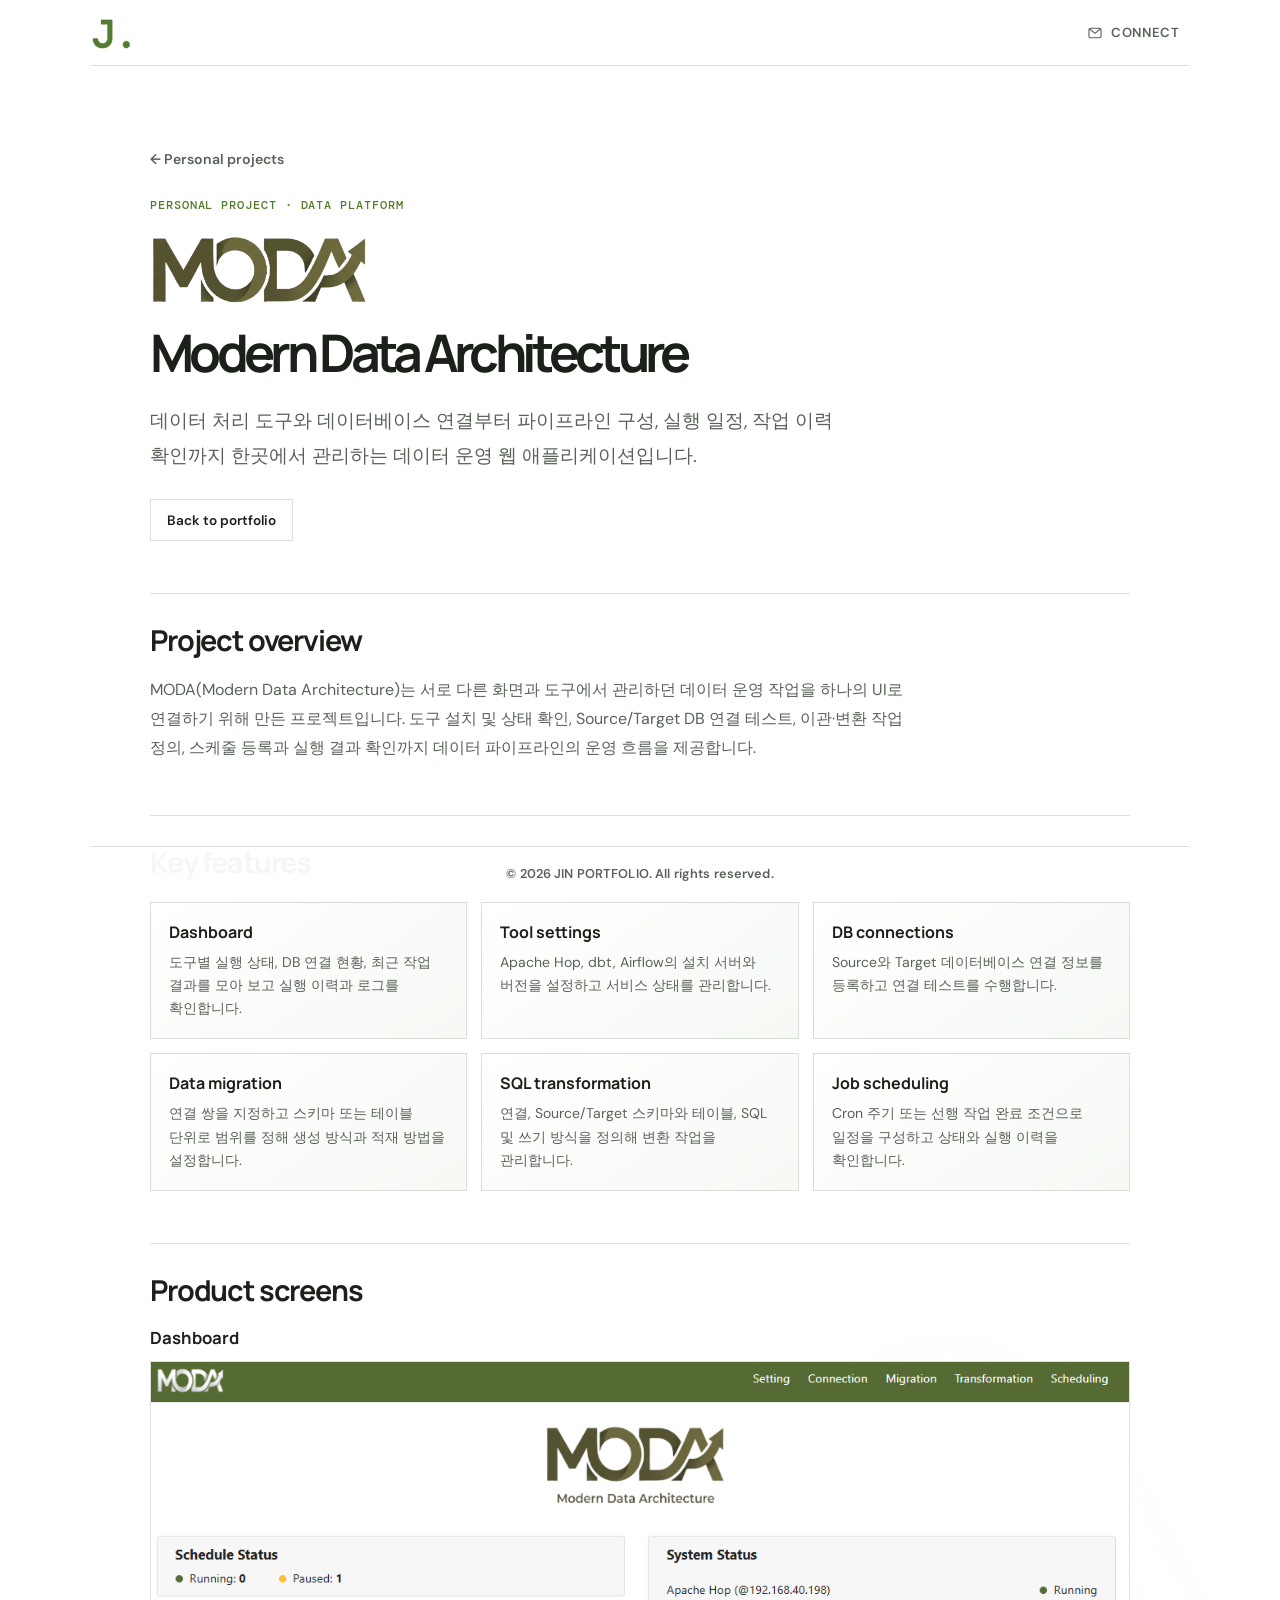
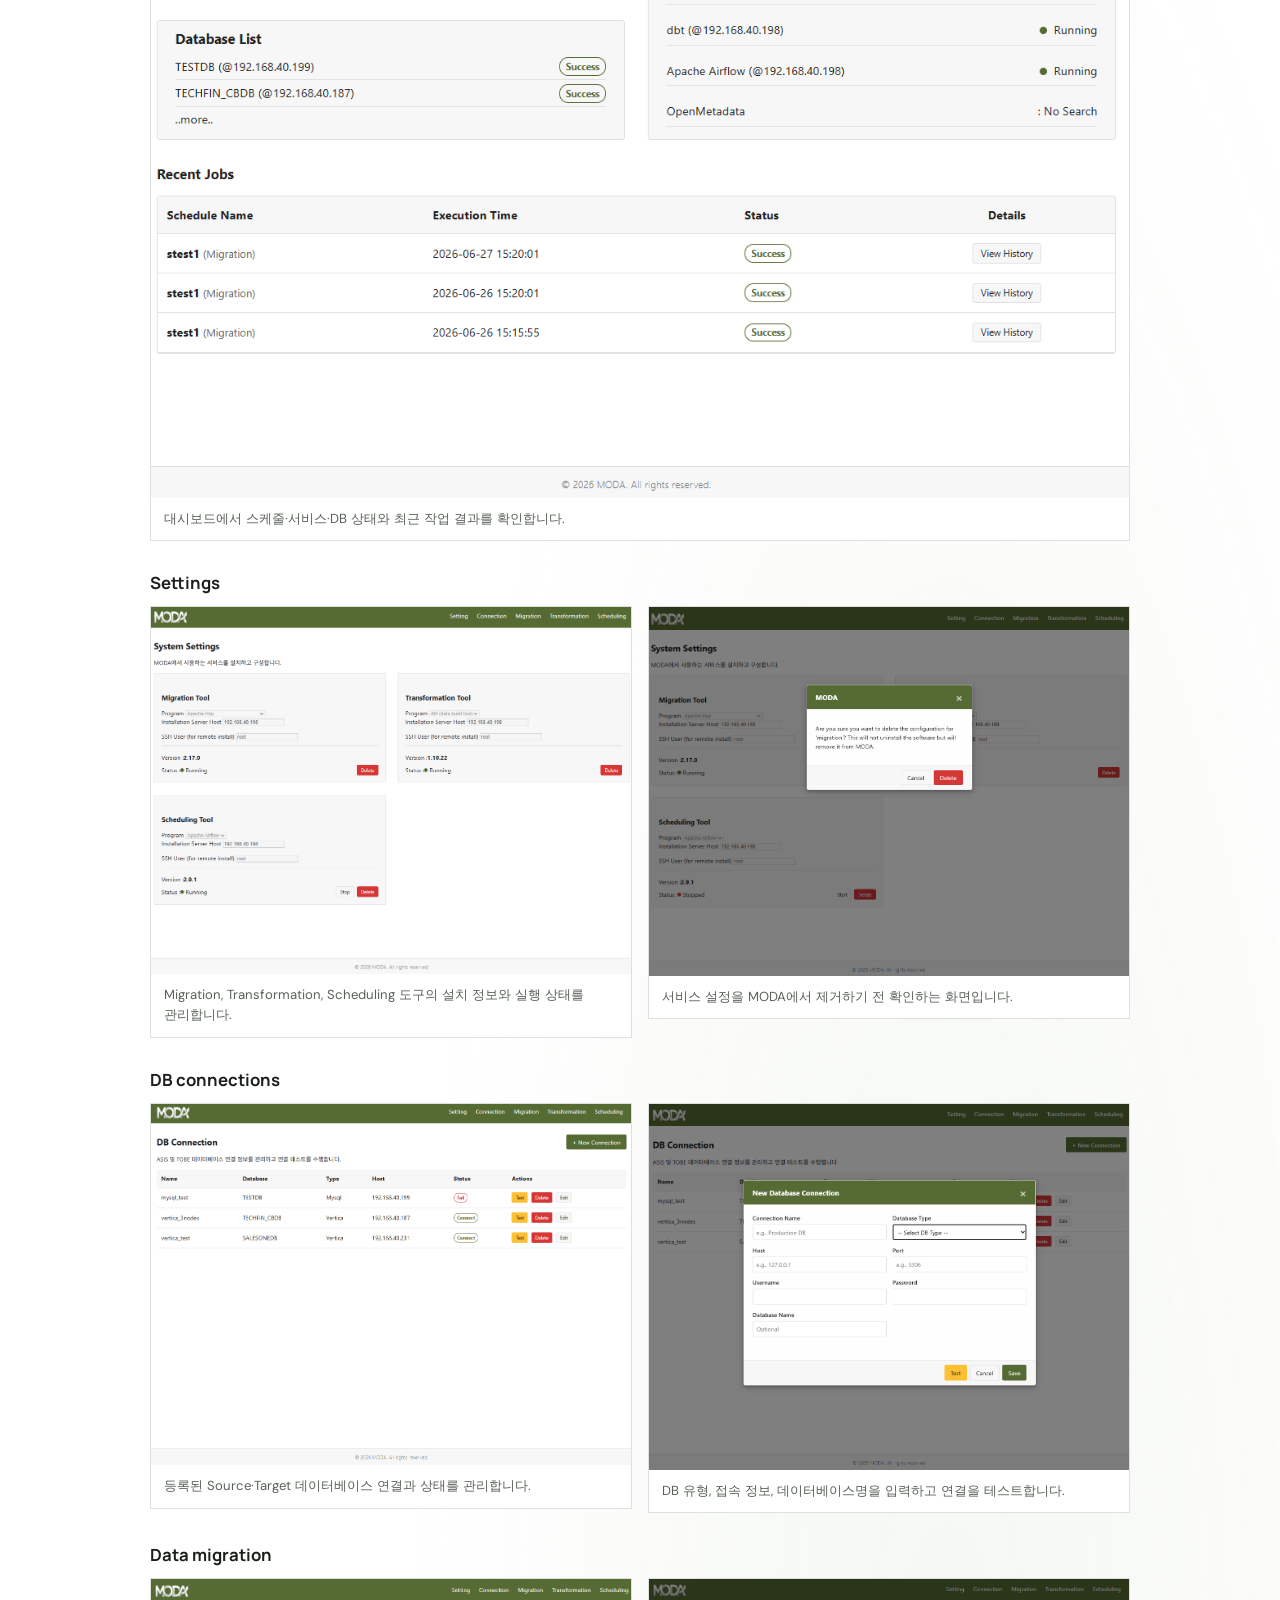
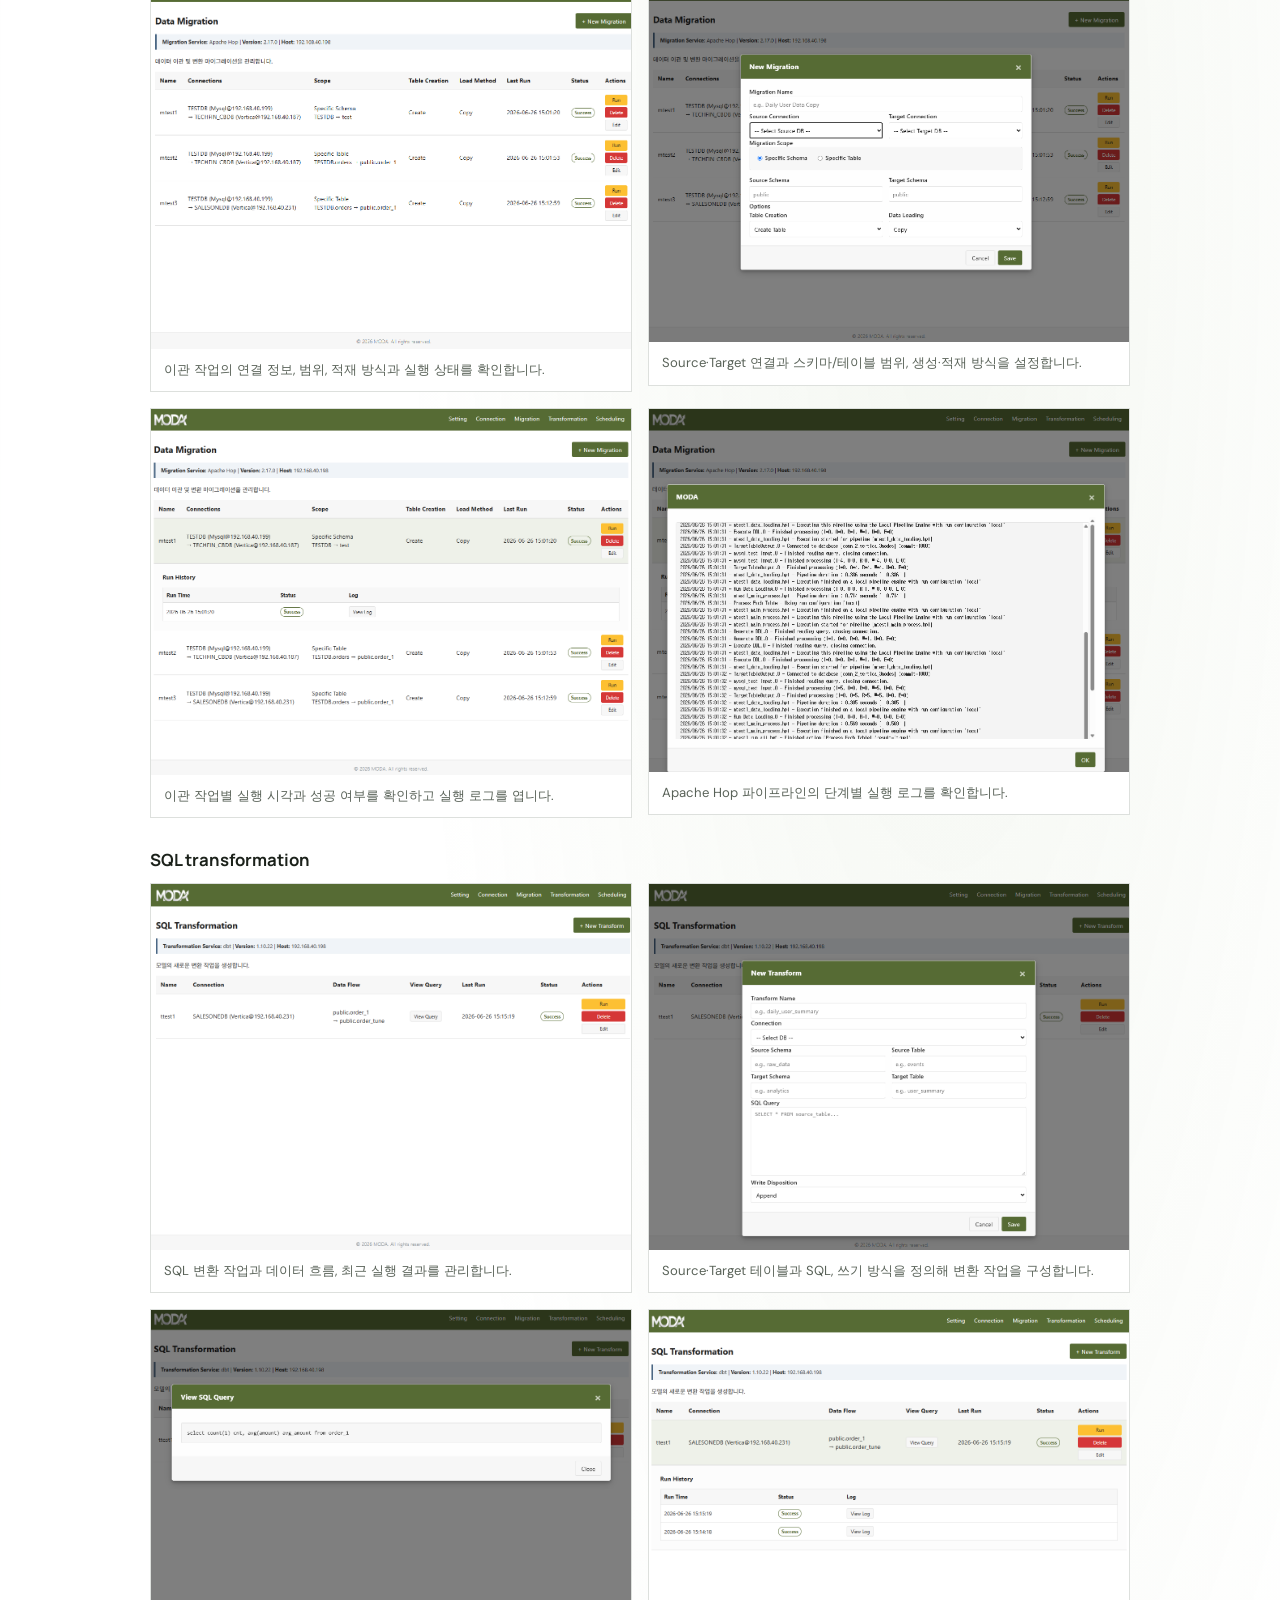
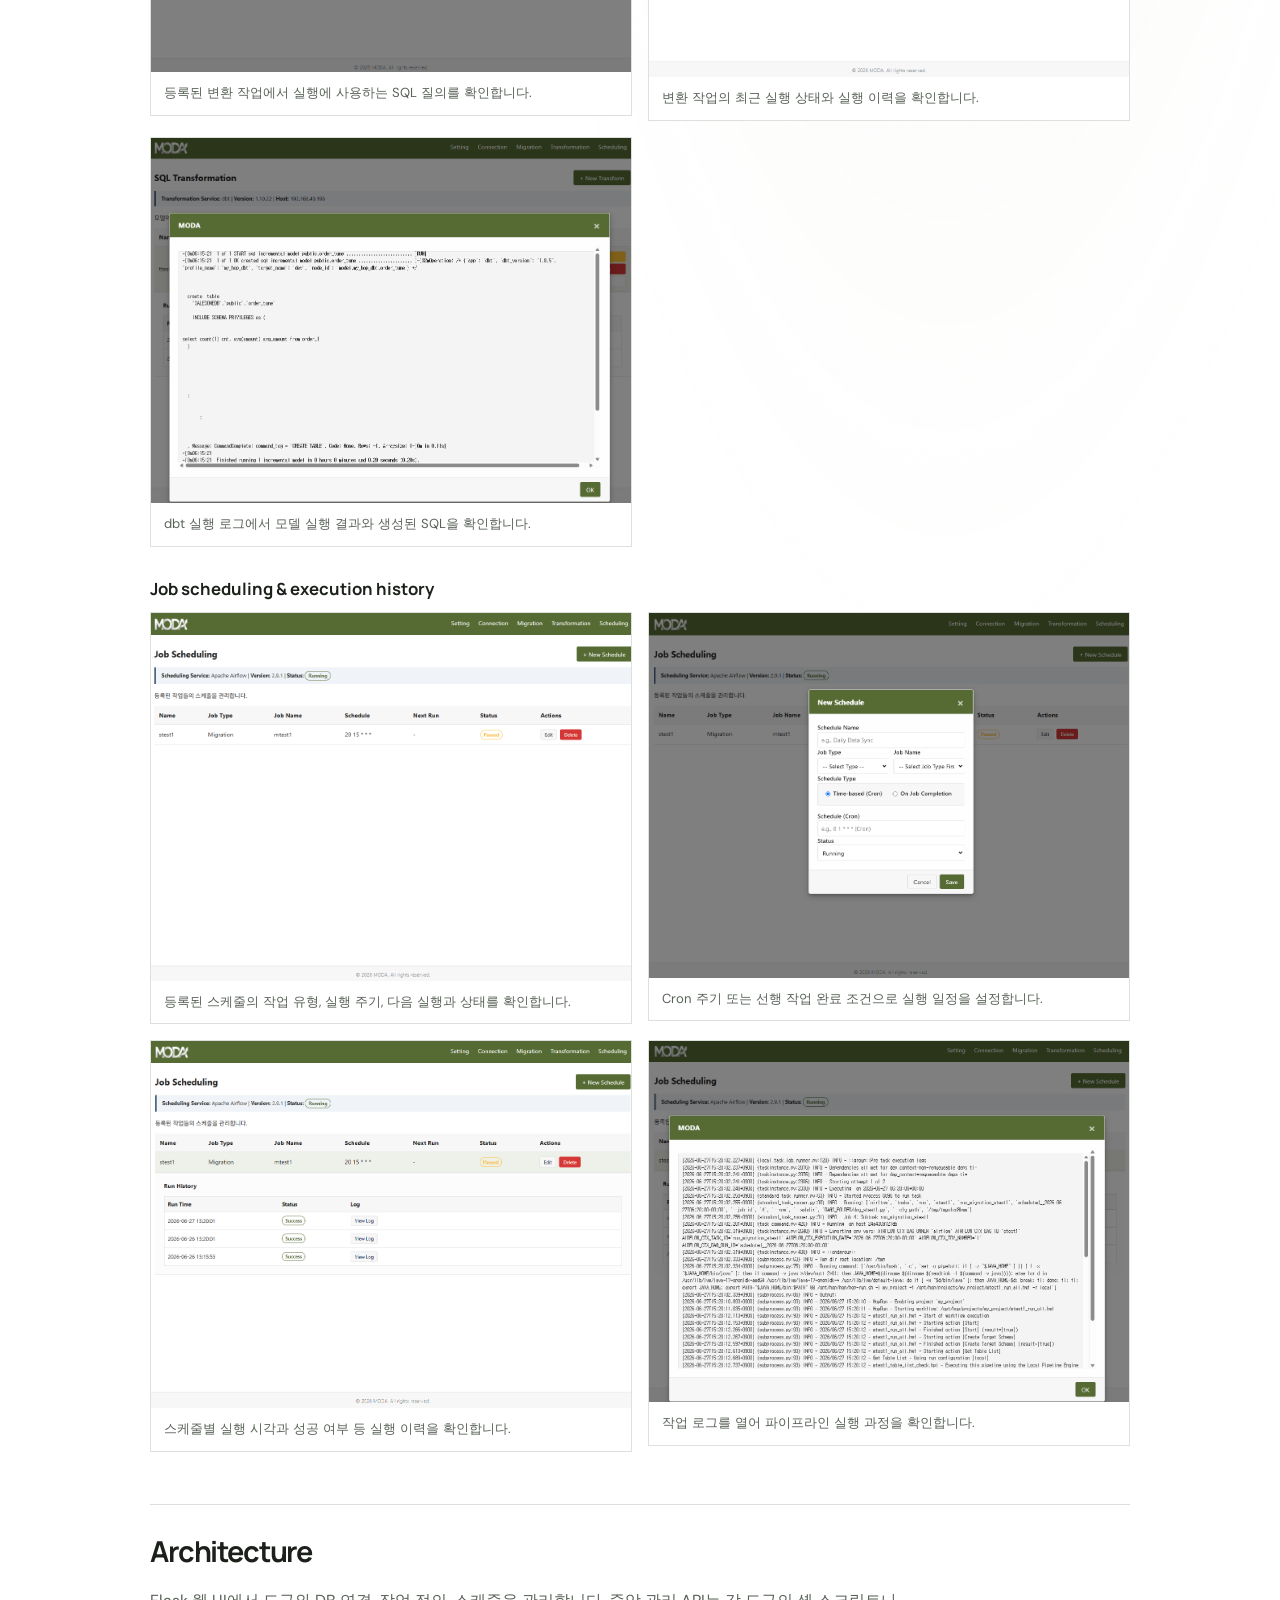
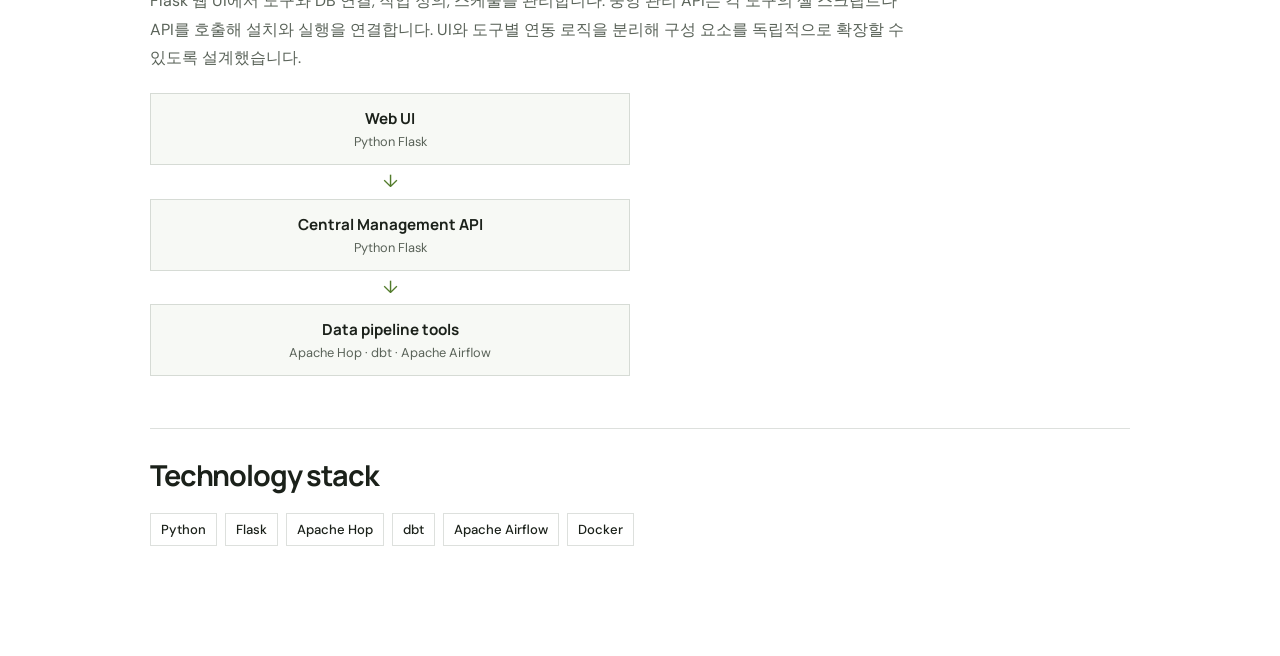
==== moda.html @ 257fb346 "Add MODA project details and screenshots Co-authored-by: Copilot <223556219+Copilot@users.noreply.gi" ====
<!doctype html>
<html lang="ko">
  <head>
    <meta charset="UTF-8" />
    <meta name="viewport" content="width=device-width, initial-scale=1.0" />
    <meta
      name="description"
      content="MODA — 데이터 이관, 변환, 스케줄링을 통합 관리하는 웹 기반 데이터 파이프라인 도구."
    />
    <meta name="theme-color" content="#ffffff" />
    <title>MODA — Project Details | JIN</title>
    <link rel="icon" type="image/png" href="logo/jin_logo.png" />
    <link rel="preconnect" href="https://fonts.googleapis.com" />
    <link rel="preconnect" href="https://fonts.gstatic.com" crossorigin />
    <link
      href="https://fonts.googleapis.com/css2?family=DM+Mono:wght@400;500&family=DM+Sans:wght@400;500;600;700&family=Manrope:wght@400;500;600;700;800&display=swap"
      rel="stylesheet"
    />
    <link rel="stylesheet" href="styles.css" />
  </head>
  <body>
    <div class="page-shell">
      <header class="site-header">
        <a class="wordmark" href="index.html#home" aria-label="JIN 홈">
          <img src="logo/jin_logo.png" alt="" />
        </a>
        <details class="connect-menu">
          <summary class="connect-trigger" aria-label="Connect by email">
            <svg class="connect-icon" viewBox="0 0 20 20" fill="none" aria-hidden="true">
              <rect x="2.5" y="4" width="15" height="12" rx="1.5"></rect>
              <path d="m3.5 5 6.5 5.5L16.5 5"></path>
            </svg>
            <span>CONNECT</span>
          </summary>
          <div class="connect-popup">
            <span class="popup-label">GET IN TOUCH</span>
            <a href="mailto:wjdtnvksek98@gmail.com">wjdtnvksek98@gmail.com</a>
          </div>
        </details>
      </header>

      <main class="project-detail">
        <a class="project-back" href="index.html#tab-experiments">← Personal projects</a>
        <header class="project-hero">
          <p class="project-kicker">PERSONAL PROJECT · DATA PLATFORM</p>
          <h1 class="project-title"><img class="project-brand" src="moda_ui/MODA_logo_khaki.png" alt="MODA" /><br /><span class="project-expansion">Modern Data Architecture</span></h1>
          <p class="project-lead">
            데이터 처리 도구와 데이터베이스 연결부터 파이프라인 구성, 실행 일정,
            작업 이력 확인까지 한곳에서 관리하는 데이터 운영 웹 애플리케이션입니다.
          </p>
          <div class="project-actions">
            <a class="project-action" href="index.html#tab-experiments">Back to portfolio</a>
          </div>
        </header>

        <section class="project-section" aria-labelledby="moda-overview-title">
          <h2 id="moda-overview-title">Project overview</h2>
          <p>
            MODA(Modern Data Architecture)는 서로 다른 화면과 도구에서 관리하던
            데이터 운영 작업을 하나의 UI로 연결하기 위해 만든 프로젝트입니다.
            도구 설치 및 상태 확인, Source/Target DB 연결 테스트, 이관·변환 작업 정의,
            스케줄 등록과 실행 결과 확인까지 데이터 파이프라인의 운영 흐름을 제공합니다.
          </p>
        </section>

        <section class="project-section" aria-labelledby="moda-features-title">
          <h2 id="moda-features-title">Key features</h2>
          <div class="project-feature-grid">
            <article class="project-feature">
              <h3>Dashboard</h3>
              <p>도구별 실행 상태, DB 연결 현황, 최근 작업 결과를 모아 보고 실행 이력과 로그를 확인합니다.</p>
            </article>
            <article class="project-feature">
              <h3>Tool settings</h3>
              <p>Apache Hop, dbt, Airflow의 설치 서버와 버전을 설정하고 서비스 상태를 관리합니다.</p>
            </article>
            <article class="project-feature">
              <h3>DB connections</h3>
              <p>Source와 Target 데이터베이스 연결 정보를 등록하고 연결 테스트를 수행합니다.</p>
            </article>
            <article class="project-feature">
              <h3>Data migration</h3>
              <p>연결 쌍을 지정하고 스키마 또는 테이블 단위로 범위를 정해 생성 방식과 적재 방법을 설정합니다.</p>
            </article>
            <article class="project-feature">
              <h3>SQL transformation</h3>
              <p>연결, Source/Target 스키마와 테이블, SQL 및 쓰기 방식을 정의해 변환 작업을 관리합니다.</p>
            </article>
            <article class="project-feature">
              <h3>Job scheduling</h3>
              <p>Cron 주기 또는 선행 작업 완료 조건으로 일정을 구성하고 상태와 실행 이력을 확인합니다.</p>
            </article>
          </div>
        </section>

        <section class="project-section" aria-labelledby="moda-screens-title">
          <h2 id="moda-screens-title">Product screens</h2>

          <div class="project-screen-group project-screen-group-dashboard">
            <h3>Dashboard</h3>
            <div class="project-gallery-grid">
              <figure class="project-screenshot">
                <img src="moda_ui/01main.png" alt="MODA dashboard showing schedule status, system status, database connections, and recent jobs" loading="lazy" />
                <figcaption>대시보드에서 스케줄·서비스·DB 상태와 최근 작업 결과를 확인합니다.</figcaption>
              </figure>
            </div>
          </div>

          <div class="project-screen-group">
            <h3>Settings</h3>
            <div class="project-gallery-grid">
              <figure class="project-screenshot">
                <img src="moda_ui/02setting_1.png" alt="MODA system settings for migration, transformation, and scheduling tools" loading="lazy" />
                <figcaption>Migration, Transformation, Scheduling 도구의 설치 정보와 실행 상태를 관리합니다.</figcaption>
              </figure>
              <figure class="project-screenshot">
                <img src="moda_ui/02setting_2.png" alt="MODA confirmation dialog for removing a configured service" loading="lazy" />
                <figcaption>서비스 설정을 MODA에서 제거하기 전 확인하는 화면입니다.</figcaption>
              </figure>
            </div>
          </div>

          <div class="project-screen-group">
            <h3>DB connections</h3>
            <div class="project-gallery-grid">
              <figure class="project-screenshot">
                <img src="moda_ui/03connection_1.png" alt="MODA database connection list with connection status and actions" loading="lazy" />
                <figcaption>등록된 Source·Target 데이터베이스 연결과 상태를 관리합니다.</figcaption>
              </figure>
              <figure class="project-screenshot">
                <img src="moda_ui/03connection_2.png" alt="MODA new database connection form" loading="lazy" />
                <figcaption>DB 유형, 접속 정보, 데이터베이스명을 입력하고 연결을 테스트합니다.</figcaption>
              </figure>
            </div>
          </div>

          <div class="project-screen-group">
            <h3>Data migration</h3>
            <div class="project-gallery-grid">
              <figure class="project-screenshot">
                <img src="moda_ui/04migration_1.png" alt="MODA data migration jobs with source, target, scope, load method, and status" loading="lazy" />
                <figcaption>이관 작업의 연결 정보, 범위, 적재 방식과 실행 상태를 확인합니다.</figcaption>
              </figure>
              <figure class="project-screenshot">
                <img src="moda_ui/04migration_2.png" alt="MODA migration setup form for source and target connections, scope, and load options" loading="lazy" />
                <figcaption>Source·Target 연결과 스키마/테이블 범위, 생성·적재 방식을 설정합니다.</figcaption>
              </figure>
              <figure class="project-screenshot">
                <img src="moda_ui/04migration_3.png" alt="MODA migration run history with execution status and log access" loading="lazy" />
                <figcaption>이관 작업별 실행 시각과 성공 여부를 확인하고 실행 로그를 엽니다.</figcaption>
              </figure>
              <figure class="project-screenshot">
                <img src="moda_ui/04migration_4.png" alt="MODA Apache Hop migration execution log" loading="lazy" />
                <figcaption>Apache Hop 파이프라인의 단계별 실행 로그를 확인합니다.</figcaption>
              </figure>
            </div>
          </div>

          <div class="project-screen-group">
            <h3>SQL transformation</h3>
            <div class="project-gallery-grid">
              <figure class="project-screenshot">
                <img src="moda_ui/05transformation_1.png" alt="MODA SQL transformation job list and execution status" loading="lazy" />
                <figcaption>SQL 변환 작업과 데이터 흐름, 최근 실행 결과를 관리합니다.</figcaption>
              </figure>
              <figure class="project-screenshot">
                <img src="moda_ui/05transformation_2.png" alt="MODA SQL transformation form with source, target, query, and write disposition" loading="lazy" />
                <figcaption>Source·Target 테이블과 SQL, 쓰기 방식을 정의해 변환 작업을 구성합니다.</figcaption>
              </figure>
              <figure class="project-screenshot">
                <img src="moda_ui/05transformation_3.png" alt="MODA SQL transformation query preview" loading="lazy" />
                <figcaption>등록된 변환 작업에서 실행에 사용하는 SQL 질의를 확인합니다.</figcaption>
              </figure>
              <figure class="project-screenshot">
                <img src="moda_ui/05transformation_4.png" alt="MODA SQL transformation job with run history and statuses" loading="lazy" />
                <figcaption>변환 작업의 최근 실행 상태와 실행 이력을 확인합니다.</figcaption>
              </figure>
              <figure class="project-screenshot">
                <img src="moda_ui/05transformation_5.png" alt="MODA dbt transformation execution log with generated SQL" loading="lazy" />
                <figcaption>dbt 실행 로그에서 모델 실행 결과와 생성된 SQL을 확인합니다.</figcaption>
              </figure>
            </div>
          </div>

          <div class="project-screen-group">
            <h3>Job scheduling &amp; execution history</h3>
            <div class="project-gallery-grid">
              <figure class="project-screenshot">
                <img src="moda_ui/06scheduling_1.png" alt="MODA job schedule list showing job type, schedule, next run, and status" loading="lazy" />
                <figcaption>등록된 스케줄의 작업 유형, 실행 주기, 다음 실행과 상태를 확인합니다.</figcaption>
              </figure>
              <figure class="project-screenshot">
                <img src="moda_ui/06scheduling_2.png" alt="MODA schedule form supporting cron and job-completion triggers" loading="lazy" />
                <figcaption>Cron 주기 또는 선행 작업 완료 조건으로 실행 일정을 설정합니다.</figcaption>
              </figure>
              <figure class="project-screenshot">
                <img src="moda_ui/06scheduling_3.png" alt="MODA schedule run history with timestamps and execution status" loading="lazy" />
                <figcaption>스케줄별 실행 시각과 성공 여부 등 실행 이력을 확인합니다.</figcaption>
              </figure>
              <figure class="project-screenshot">
                <img src="moda_ui/06scheduling_4.png" alt="MODA job execution log detail" loading="lazy" />
                <figcaption>작업 로그를 열어 파이프라인 실행 과정을 확인합니다.</figcaption>
              </figure>
            </div>
          </div>
        </section>

        <section class="project-section" aria-labelledby="moda-architecture-title">
          <h2 id="moda-architecture-title">Architecture</h2>
          <p>
            Flask 웹 UI에서 도구와 DB 연결, 작업 정의, 스케줄을 관리합니다.
            중앙 관리 API는 각 도구의 셸 스크립트나 API를 호출해 설치와 실행을 연결합니다.
            UI와 도구별 연동 로직을 분리해 구성 요소를 독립적으로 확장할 수 있도록 설계했습니다.
          </p>
          <div class="project-architecture" aria-label="MODA architecture flow">
            <div class="architecture-layer">
              <strong>Web UI</strong>
              <span>Python Flask</span>
            </div>
            <div class="architecture-arrow" aria-hidden="true">↓</div>
            <div class="architecture-layer">
              <strong>Central Management API</strong>
              <span>Python Flask</span>
            </div>
            <div class="architecture-arrow" aria-hidden="true">↓</div>
            <div class="architecture-layer">
              <strong>Data pipeline tools</strong>
              <span>Apache Hop · dbt · Apache Airflow</span>
            </div>
          </div>
        </section>

        <section class="project-section" aria-labelledby="moda-stack-title">
          <h2 id="moda-stack-title">Technology stack</h2>
          <ul class="project-tech-list">
            <li>Python</li>
            <li>Flask</li>
            <li>Apache Hop</li>
            <li>dbt</li>
            <li>Apache Airflow</li>
            <li>Docker</li>
          </ul>
        </section>
      </main>
    </div>
    <footer class="site-footer">© 2026 JIN PORTFOLIO. All rights reserved.</footer>
  </body>
</html>
---- styles.css ----
:root {
  color-scheme: light;
  --background: #ffffff;
  --surface: #f7f9f5;
  --text: #1b211a;
  --muted: #596258;
  --faint: #737d70;
  --accent: #527b2b;
  --line: rgba(32, 46, 28, 0.15);
  --header-height: 66px;
  --footer-height: 54px;
  --shell-gutter: 7.1%;
  --mono: "DM Mono", monospace;
  --sans: "DM Sans", sans-serif;
  --display: "Manrope", sans-serif;
}

* {
  box-sizing: border-box;
}

html {
  min-width: 280px;
  min-height: 100%;
  background: var(--background);
}

body {
  min-width: 280px;
  min-height: 100vh;
  min-height: 100svh;
  margin: 0;
  background:
    radial-gradient(ellipse at 74% 48%, rgba(119, 158, 83, 0.08), transparent 34rem),
    var(--background);
  color: var(--text);
  font-family: var(--sans);
  -webkit-font-smoothing: antialiased;
}

a {
  color: inherit;
  text-decoration: none;
}

.page-shell {
  display: flex;
  width: min(100%, 1400px);
  min-height: 100vh;
  min-height: 100svh;
  flex-direction: column;
  margin: 0 auto;
  padding: 0 var(--shell-gutter) var(--footer-height);
}

.site-header {
  position: sticky;
  z-index: 4;
  top: 0;
  display: flex;
  height: var(--header-height);
  flex: 0 0 var(--header-height);
  align-items: center;
  justify-content: space-between;
  border-bottom: 1px solid var(--line);
  background: var(--background);
}

.wordmark {
  display: inline-flex;
  width: 40px;
  height: 40px;
  align-items: center;
  justify-content: center;
  font-family: var(--display);
}

.wordmark img {
  display: block;
  width: 100%;
  height: 100%;
  object-fit: contain;
}

.wordmark span,
.title-period {
  color: var(--accent);
}

.header-note,
.connect-trigger,
.eyebrow,
.stack-count {
  font-family: var(--mono);
  font-size: 0.65rem;
  letter-spacing: 0.09em;
}

.header-note {
  display: flex;
  align-items: center;
  color: var(--muted);
  font-size: 0.72rem;
  font-weight: 600;
}

.connect-menu {
  position: relative;
}

.connect-trigger {
  display: flex;
  align-items: center;
  gap: 8px;
  padding: 8px 10px;
  color: var(--muted);
  cursor: pointer;
  font-family: var(--sans);
  font-size: 0.82rem;
  font-weight: 600;
  letter-spacing: 0.04em;
  list-style: none;
  transition: color 160ms ease;
}

.connect-trigger::-webkit-details-marker {
  display: none;
}

.connect-trigger:hover,
.connect-trigger:focus-visible,
.connect-menu[open] .connect-trigger {
  color: var(--accent);
}

.connect-trigger:focus-visible {
  outline: 1px solid var(--accent);
  outline-offset: 5px;
}

.connect-icon {
  width: 16px;
  height: 16px;
  stroke: currentColor;
  stroke-linecap: round;
  stroke-linejoin: round;
  stroke-width: 1.4;
}

.connect-popup {
  position: absolute;
  z-index: 3;
  top: calc(100% + 15px);
  right: 0;
  display: grid;
  min-width: max-content;
  gap: 8px;
  padding: 14px 16px;
  border: 1px solid var(--line);
  background: var(--background);
  box-shadow: 0 12px 32px rgba(25, 38, 21, 0.14);
}

.popup-label {
  color: var(--faint);
  font-family: var(--mono);
  font-size: 0.65rem;
  letter-spacing: 0.1em;
}

.connect-popup a {
  color: var(--text);
  font-family: var(--mono);
  font-size: 0.85rem;
  transition: color 160ms ease;
}

.connect-popup a:hover,
.connect-popup a:focus-visible {
  color: var(--accent);
}

.status-dot {
  display: inline-block;
  width: 7px;
  height: 7px;
  margin-right: 10px;
  border-radius: 50%;
  background: var(--accent);
  box-shadow: 0 0 14px rgba(82, 123, 43, 0.28);
}

.profile-layout {
  display: grid;
  flex: 0 0 auto;
  grid-template-columns: minmax(0, 1fr) minmax(400px, 0.9fr);
  align-items: center;
  gap: clamp(48px, 8vw, 130px);
  padding: 30px 0 8px;
}

.stack-certifications {
  margin-top: 8px;
  padding-top: 8px;
  border-top: 1px solid var(--line);
}

.stack-heading h2,
.stack-certifications > h3 {
  margin: 12px 0 0;
  font-family: var(--display);
  font-size: clamp(1.4rem, 2.25vw, 2rem);
  font-weight: 700;
  letter-spacing: -0.045em;
  line-height: 1.12;
}

.stack-certifications > h3 {
  margin-bottom: 8px;
}

.certification-list {
  gap: 5px;
}

.certification-list li {
  padding: 5px 7px;
  font-size: 0.68rem;
  line-height: 1.25;
}

.work-section {
  padding: 8px 0 38px;
  border-top: 1px solid var(--line);
}

.work-tabs {
  display: flex;
  flex-wrap: wrap;
  gap: 28px;
  margin-bottom: 22px;
}

.work-tab {
  padding: 0 0 10px;
  border: 0;
  border-bottom: 1px solid transparent;
  background: none;
  color: var(--muted);
  cursor: pointer;
  font-family: var(--display);
  font-size: clamp(1rem, 1.8vw, 1.25rem);
  font-weight: 600;
  letter-spacing: -0.04em;
  transition: border-color 160ms ease, color 160ms ease;
}

.work-tab[aria-selected="true"],
.work-tab:hover {
  border-color: var(--accent);
  color: var(--text);
}

.work-tab:focus-visible,
.work-panel:focus-visible {
  outline: 1px solid var(--accent);
  outline-offset: 4px;
}

.work-cards {
  display: grid;
  grid-template-columns: repeat(3, minmax(0, 1fr));
  gap: 18px;
}

.work-card {
  min-height: 150px;
  padding: 20px;
  border: 1px solid var(--line);
  background: linear-gradient(145deg, #ffffff, var(--surface));
}

.work-card-link {
  display: block;
  transition: border-color 160ms ease, box-shadow 160ms ease;
}

.work-card-link:hover,
.work-card-link:focus-visible {
  border-color: var(--accent);
  box-shadow: 0 8px 24px rgba(25, 38, 21, 0.08);
}

.work-card-link:focus-visible {
  outline: 2px solid var(--accent);
  outline-offset: 3px;
}

.project-detail {
  width: min(100%, 980px);
  margin: 0 auto;
  padding: clamp(36px, 7vw, 82px) 0 56px;
}

.project-back {
  display: inline-flex;
  margin-bottom: 30px;
  color: var(--muted);
  font-size: 0.88rem;
  font-weight: 600;
}

.project-back:hover,
.project-back:focus-visible {
  color: var(--accent);
}

.project-kicker {
  margin: 0 0 12px;
  color: var(--accent);
  font-family: var(--mono);
  font-size: 0.72rem;
  font-weight: 500;
  letter-spacing: 0.08em;
}

.project-title {
  max-width: 800px;
  margin: 0;
  font-family: var(--display);
  font-size: clamp(2.4rem, 6vw, 4.5rem);
  font-weight: 700;
  letter-spacing: -0.065em;
  line-height: 1.05;
}

.project-brand {
  display: inline-block;
  width: auto;
  height: clamp(42px, 6vw, 72px);
  vertical-align: middle;
}

.project-expansion {
  color: var(--text);
  font-size: 0.72em;
}

.project-lead {
  max-width: 720px;
  margin: 22px 0 0;
  color: var(--muted);
  font-size: clamp(1rem, 1.8vw, 1.2rem);
  line-height: 1.8;
  word-break: keep-all;
}

.project-actions {
  display: flex;
  flex-wrap: wrap;
  gap: 12px;
  margin-top: 26px;
}

.project-action {
  display: inline-flex;
  min-height: 42px;
  align-items: center;
  justify-content: center;
  padding: 9px 16px;
  border: 1px solid var(--line);
  font-size: 0.85rem;
  font-weight: 600;
  transition: border-color 160ms ease, color 160ms ease, background 160ms ease;
}

.project-action-primary {
  border-color: var(--accent);
  background: var(--accent);
  color: #fff;
}

.project-action:hover,
.project-action:focus-visible {
  border-color: var(--accent);
  color: var(--accent);
}

.project-action-primary:hover,
.project-action-primary:focus-visible {
  background: transparent;
}

.project-section {
  margin-top: 52px;
  padding-top: 26px;
  border-top: 1px solid var(--line);
}

.project-section h2 {
  margin: 0 0 16px;
  font-family: var(--display);
  font-size: clamp(1.35rem, 2.4vw, 1.8rem);
  font-weight: 700;
  letter-spacing: -0.04em;
}

.project-section > p {
  max-width: 760px;
  margin: 0;
  color: var(--muted);
  line-height: 1.8;
  word-break: keep-all;
}

.project-feature-grid {
  display: grid;
  grid-template-columns: repeat(3, minmax(0, 1fr));
  gap: 14px;
  margin-top: 20px;
}

.project-feature {
  padding: 18px;
  border: 1px solid var(--line);
  background: linear-gradient(145deg, #fff, var(--surface));
}

.project-feature h3 {
  margin: 0 0 8px;
  font-family: var(--display);
  font-size: 1rem;
  font-weight: 700;
}

.project-feature p {
  margin: 0;
  color: var(--muted);
  font-size: 0.88rem;
  line-height: 1.65;
  word-break: keep-all;
}

.project-screen-group + .project-screen-group {
  margin-top: 30px;
}

.project-screen-group > h3 {
  margin: 0 0 12px;
  font-family: var(--display);
  font-size: 1.05rem;
  font-weight: 700;
}

.project-gallery-grid {
  display: grid;
  grid-template-columns: repeat(2, minmax(0, 1fr));
  align-items: start;
  gap: 16px;
}

.project-screen-group-dashboard .project-gallery-grid {
  grid-template-columns: minmax(0, 1fr);
}

.project-screenshot {
  min-width: 0;
  margin: 0;
  overflow: hidden;
  border: 1px solid var(--line);
  background: #fff;
}

.project-screenshot img {
  display: block;
  width: 100%;
  height: auto;
}

.project-screenshot figcaption {
  padding: 11px 13px;
  color: var(--muted);
  font-size: 0.82rem;
  line-height: 1.55;
  word-break: keep-all;
}

.project-tech-list {
  display: flex;
  flex-wrap: wrap;
  gap: 8px;
  margin: 18px 0 0;
  padding: 0;
  list-style: none;
}

.project-tech-list li {
  padding: 7px 10px;
  border: 1px solid var(--line);
  color: var(--text);
  font-size: 0.82rem;
  font-weight: 500;
}

.project-architecture {
  display: grid;
  max-width: 480px;
  gap: 8px;
  margin-top: 20px;
}

.architecture-layer {
  padding: 14px 18px;
  border: 1px solid var(--line);
  background: var(--surface);
  text-align: center;
}

.architecture-layer strong,
.architecture-layer span {
  display: block;
}

.architecture-layer strong {
  font-family: var(--display);
  font-size: 0.95rem;
}

.architecture-layer span {
  margin-top: 4px;
  color: var(--muted);
  font-size: 0.8rem;
}

.architecture-arrow {
  color: var(--accent);
  font-size: 1.1rem;
  line-height: 1;
  text-align: center;
}

.work-number {
  color: var(--accent);
  font-family: var(--mono);
  font-size: 0.9rem;
  font-weight: 500;
  letter-spacing: 0.08em;
}

.work-card h2 {
  margin: 18px 0 8px;
  font-family: var(--display);
  font-size: 1.05rem;
  font-weight: 600;
  letter-spacing: -0.03em;
}

.work-card p {
  margin: 0;
  color: var(--muted);
  font-size: 0.82rem;
  line-height: 1.6;
}

.work-date {
  display: block;
  margin: 0 0 10px;
  color: var(--faint);
  font-size: 0.75rem;
  font-weight: 500;
}

.work-tech {
  display: inline-block;
  margin-top: 14px;
  color: var(--accent);
  font-family: var(--mono);
  font-size: 0.65rem;
  font-weight: 500;
  letter-spacing: 0.06em;
}

.intro {
  max-width: 650px;
}

.eyebrow {
  margin: 0;
  color: var(--accent);
  font-size: 0.62rem;
}

.intro > .eyebrow {
  display: flex;
  align-items: center;
  font-size: 0.78rem;
  font-weight: 700;
}

.intro > .eyebrow .status-dot {
  width: 6px;
  height: 6px;
}

.intro h1 {
  margin: 6px 0 27px;
  font-family: var(--display);
  font-size: clamp(3.3rem, 5.6vw, 5.6rem);
  font-weight: 600;
  letter-spacing: -0.085em;
  line-height: 0.94;
}

.title-role {
  white-space: nowrap;
}

.hero-name {
  color: var(--accent);
  font-weight: 800;
}

.intro-copy {
  max-width: 590px;
  margin: 0;
  color: var(--muted);
  font-size: clamp(0.95rem, 1.25vw, 1.08rem);
  line-height: 1.95;
  word-break: keep-all;
}

.stack-panel {
  min-width: 0;
  margin-bottom: -20px;
  transform: translateY(-20px);
  padding: clamp(26px, 3.4vw, 48px);
  padding-block: clamp(10px, 1vw, 14px);
  border: 1px solid var(--line);
  background: linear-gradient(145deg, #ffffff, var(--surface));
  box-shadow: 0 25px 80px rgba(25, 38, 21, 0.07);
}

.stack-heading {
  display: flex;
  align-items: flex-end;
  justify-content: space-between;
  gap: 14px;
  margin-bottom: 6px;
}

.stack-heading h2 {
  margin-top: 4px;
  white-space: nowrap;
}

.stack-heading .eyebrow {
  color: #43533b;
  font-family: var(--sans);
  font-size: 0.72rem;
  font-weight: 700;
  letter-spacing: 0.07em;
}

.stack-count {
  padding-bottom: 5px;
  color: var(--muted);
  font-size: 0.62rem;
  font-weight: 500;
  white-space: nowrap;
}

.stack-list {
  border-top: 0;
}

.stack-row {
  display: grid;
  grid-template-columns: 76px minmax(0, 1fr);
  align-items: start;
  gap: 12px;
  padding: 10px 0;
  border-bottom: 0;
}

.stack-row:last-child {
  padding-bottom: 4px;
}

.stack-row h3 {
  margin: 5px 0 0;
  color: #354332;
  font-family: var(--display);
  font-size: 0.9rem;
  font-weight: 700;
  letter-spacing: -0.02em;
}

.tag-list {
  display: flex;
  flex-wrap: wrap;
  gap: 7px;
  margin: 0;
  padding: 0;
  list-style: none;
}

.tag-list li {
  padding: 6px 9px;
  border: 1px solid var(--line);
  border-radius: 2px;
  color: var(--text);
  font-size: 0.76rem;
  font-weight: 500;
  line-height: 1.25;
  transition:
    border-color 160ms ease,
    color 160ms ease,
    background 160ms ease;
}

.tag-list li:hover {
  border-color: rgba(82, 123, 43, 0.4);
  background: rgba(82, 123, 43, 0.06);
  color: var(--text);
}

.tag-detail {
  margin-left: 3px;
  color: var(--accent);
  font-family: var(--mono);
  font-size: 0.57rem;
}

.site-footer {
  position: fixed;
  z-index: 2;
  right: 0;
  bottom: 0;
  left: 0;
  display: grid;
  height: var(--footer-height);
  min-height: var(--footer-height);
  place-items: center;
  background: rgba(255, 255, 255, 0.96);
  color: var(--muted);
  font-family: var(--sans);
  font-size: 0.8rem;
  font-weight: 600;
  letter-spacing: 0.01em;
  text-align: center;
}

.site-footer::before {
  position: absolute;
  top: 0;
  left: 50%;
  width: calc(min(100%, 1400px) - var(--shell-gutter) - var(--shell-gutter));
  border-top: 1px solid var(--line);
  content: "";
  transform: translateX(-50%);
}

@media (max-width: 900px) {
  :root {
    --shell-gutter: 5%;
  }

  .page-shell {
    padding-right: var(--shell-gutter);
    padding-left: var(--shell-gutter);
  }

  .profile-layout {
    grid-template-columns: minmax(0, 1fr) minmax(350px, 0.95fr);
    gap: 36px;
    padding-bottom: 8px;
  }

  .work-cards {
    gap: 12px;
  }

  .work-card {
    padding: 16px;
  }

  .intro h1 {
    font-size: clamp(2.9rem, 6vw, 3.9rem);
  }

  .stack-panel {
    padding: 24px;
    padding-block: 10px;
  }
}

@media (max-width: 700px) {
  :root {
    --header-height: 48px;
    --footer-height: 44px;
    --shell-gutter: 6%;
  }

  .page-shell {
    padding-right: var(--shell-gutter);
    padding-left: var(--shell-gutter);
  }

  .site-header {
    height: var(--header-height);
    flex-basis: var(--header-height);
  }

  .header-note,
  .connect-trigger {
    font-size: 0.7rem;
    letter-spacing: 0.04em;
  }

  .header-note {
    font-size: 0.62rem;
  }

  .connect-trigger {
    gap: 6px;
    padding: 6px 8px;
    font-size: 0.78rem;
  }

  .connect-popup {
    right: -2px;
    min-width: 0;
    max-width: calc(100vw - 32px);
    gap: 8px;
    padding: 14px;
  }

  .popup-label {
    font-size: 0.68rem;
  }

  .connect-popup a {
    font-size: clamp(0.78rem, 3.6vw, 0.9rem);
    overflow-wrap: anywhere;
  }

  .header-note .status-dot {
    width: 6px;
    height: 6px;
    margin-right: 7px;
  }

  .profile-layout {
    grid-template-columns: 1fr;
    align-content: center;
    gap: 18px;
    padding: 12px 0 6px;
  }

  .stack-panel {
    margin-bottom: 0;
    transform: none;
  }

  .work-section {
    padding: 6px 0 28px;
  }

  .project-detail {
    padding: 28px 0 40px;
  }

  .project-back {
    margin-bottom: 22px;
  }

  .project-section {
    margin-top: 36px;
    padding-top: 20px;
  }

  .project-feature-grid {
    grid-template-columns: 1fr;
    gap: 10px;
  }

  .project-gallery-grid {
    grid-template-columns: 1fr;
    gap: 12px;
  }

  .work-tabs {
    gap: 20px;
  }

  .work-cards {
    grid-template-columns: 1fr;
    gap: 10px;
  }

  .work-card {
    min-height: 0;
  }

  .work-card h2 {
    margin-top: 10px;
  }

  .intro {
    max-width: none;
  }

  .intro h1 {
    margin: 4px 0 12px;
    font-size: clamp(3.5rem, 11.3vw, 4.9rem);
  }

  .intro-copy {
    max-width: 600px;
    font-size: 0.86rem;
    line-height: 1.65;
  }

  .stack-panel {
    transform: none;
    padding: 21px 22px;
    padding-block: 9px;
  }

  .stack-heading {
    margin-bottom: 6px;
  }

  .stack-heading h2,
  .stack-certifications > h3 {
    font-size: 1.4rem;
  }

  .stack-row {
    grid-template-columns: 67px minmax(0, 1fr);
    gap: 9px;
    padding: 8px 0;
  }

  .stack-row h3 {
    font-size: 0.76rem;
  }

  .tag-list {
    gap: 5px;
  }

  .tag-list li {
    padding: 5px 7px;
    font-size: 0.64rem;
  }

  .certification-list li {
    font-size: 0.62rem;
  }
}

@media (max-width: 390px) {
  .header-note {
    max-width: 150px;
    line-height: 1.5;
  }

  .intro h1 {
    font-size: clamp(1.9rem, 9.9vw, 2.5rem);
    white-space: nowrap;
  }

  .intro-copy {
    font-size: 0.8rem;
    line-height: 1.58;
  }

  .stack-panel {
    padding: 17px;
    padding-block: 8px;
  }

  .stack-heading h2,
  .stack-certifications > h3 {
    font-size: 1.35rem;
    white-space: normal;
  }

  .stack-count {
    display: none;
  }

  .stack-row {
    grid-template-columns: 58px minmax(0, 1fr);
  }
}

@media (max-height: 760px) and (min-width: 701px) {
  :root {
    --header-height: 60px;
  }

  .site-header {
    height: var(--header-height);
    flex-basis: var(--header-height);
  }

  .profile-layout {
    gap: 40px;
    padding-top: 24px;
    padding-bottom: 8px;
  }

  .intro h1 {
    margin: 6px 0 17px;
    font-size: clamp(2.9rem, 5.1vw, 4.5rem);
  }

  .intro-copy {
    font-size: 0.9rem;
    line-height: 1.75;
  }

  .stack-panel {
    padding: 22px 26px;
    padding-block: 10px;
  }

  .stack-heading {
    margin-bottom: 6px;
  }

  .stack-row {
    padding: 12px 0;
  }

}

@media (prefers-reduced-motion: reduce) {
  *,
  *::before,
  *::after {
    transition-duration: 0.01ms !important;
  }
}
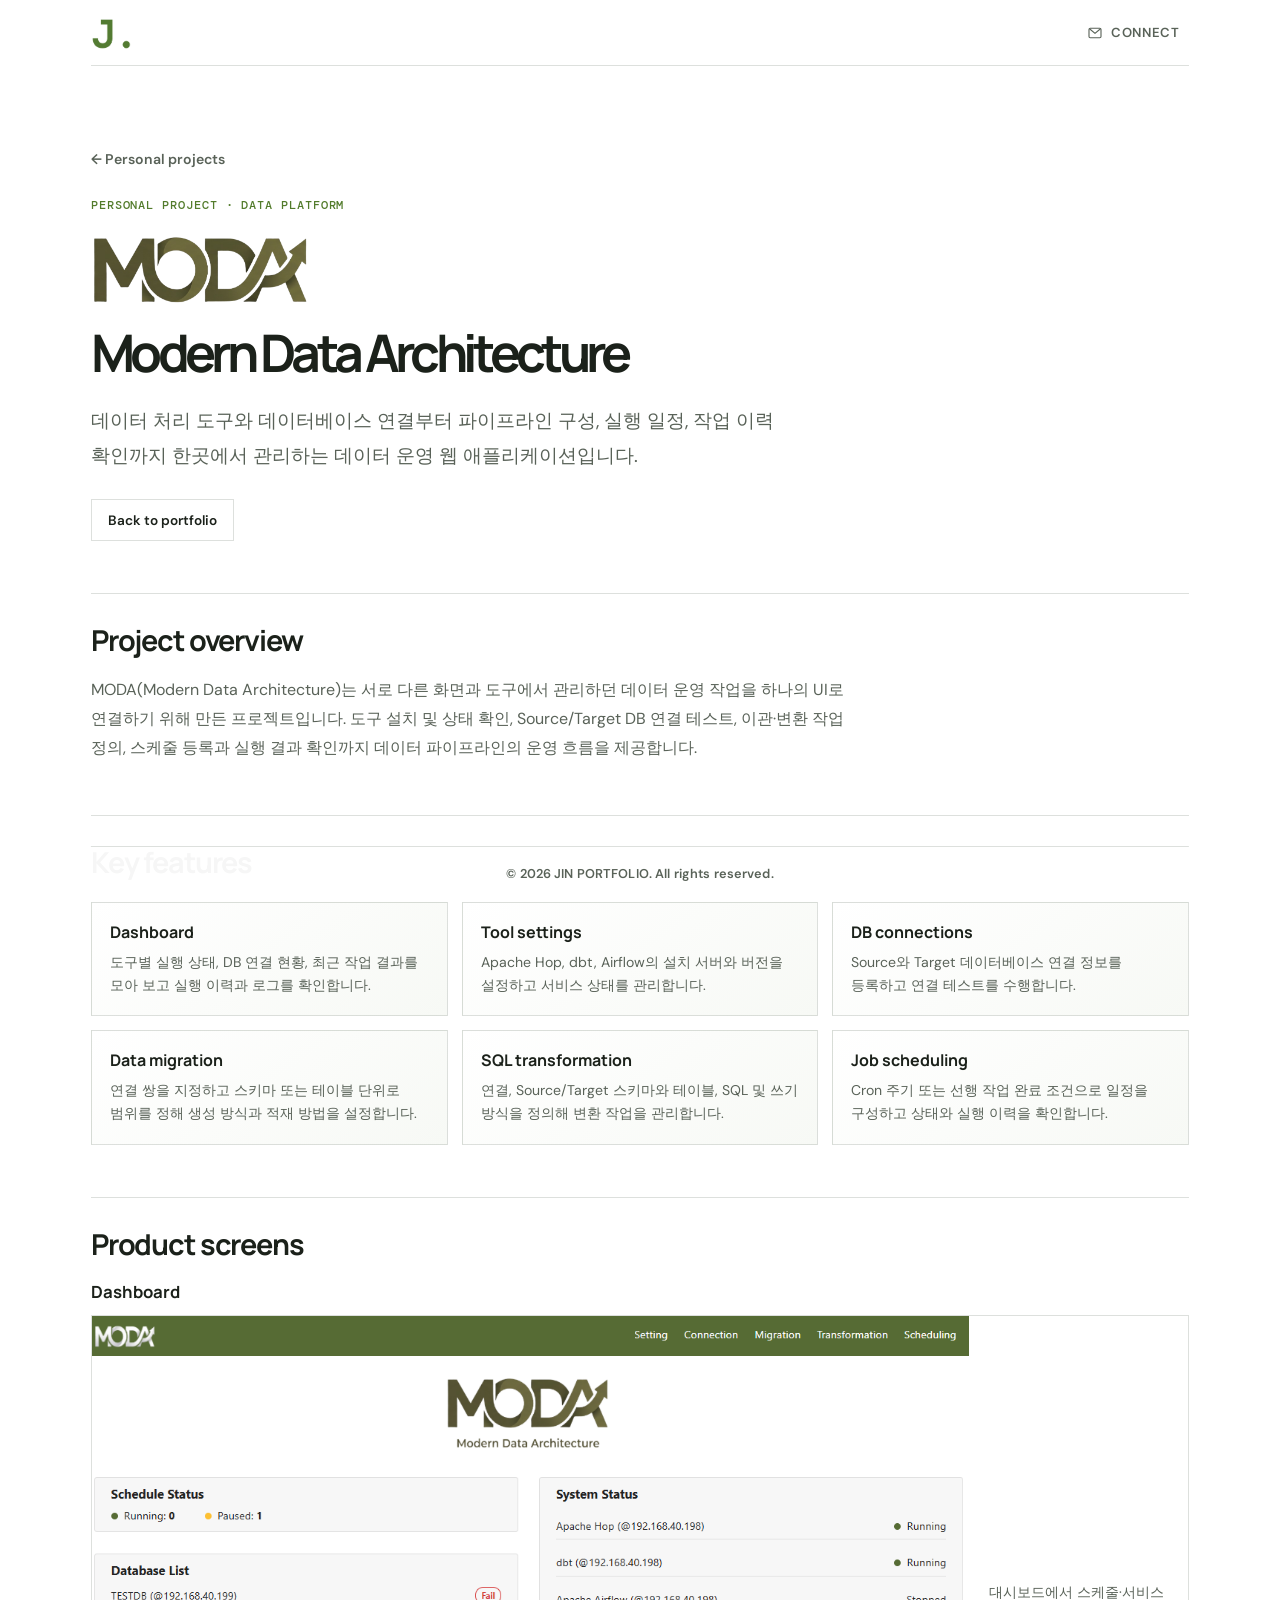
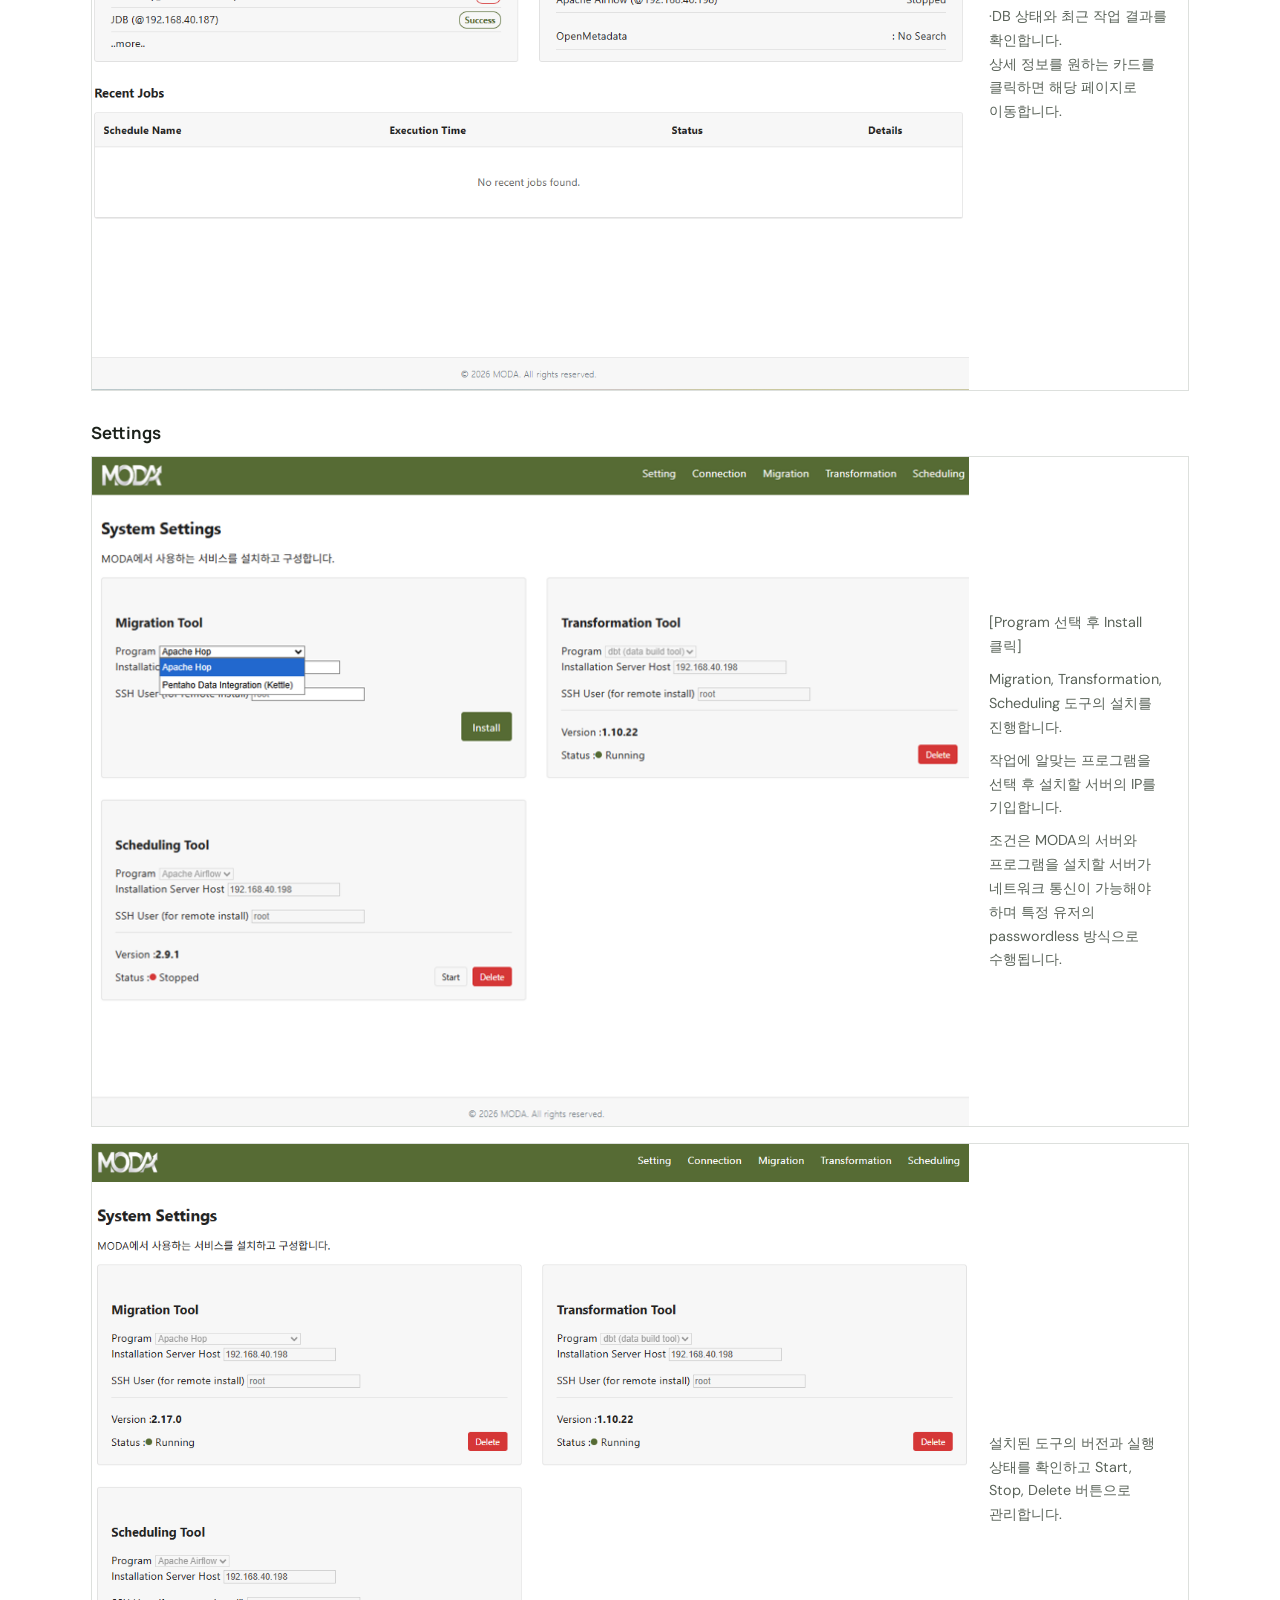
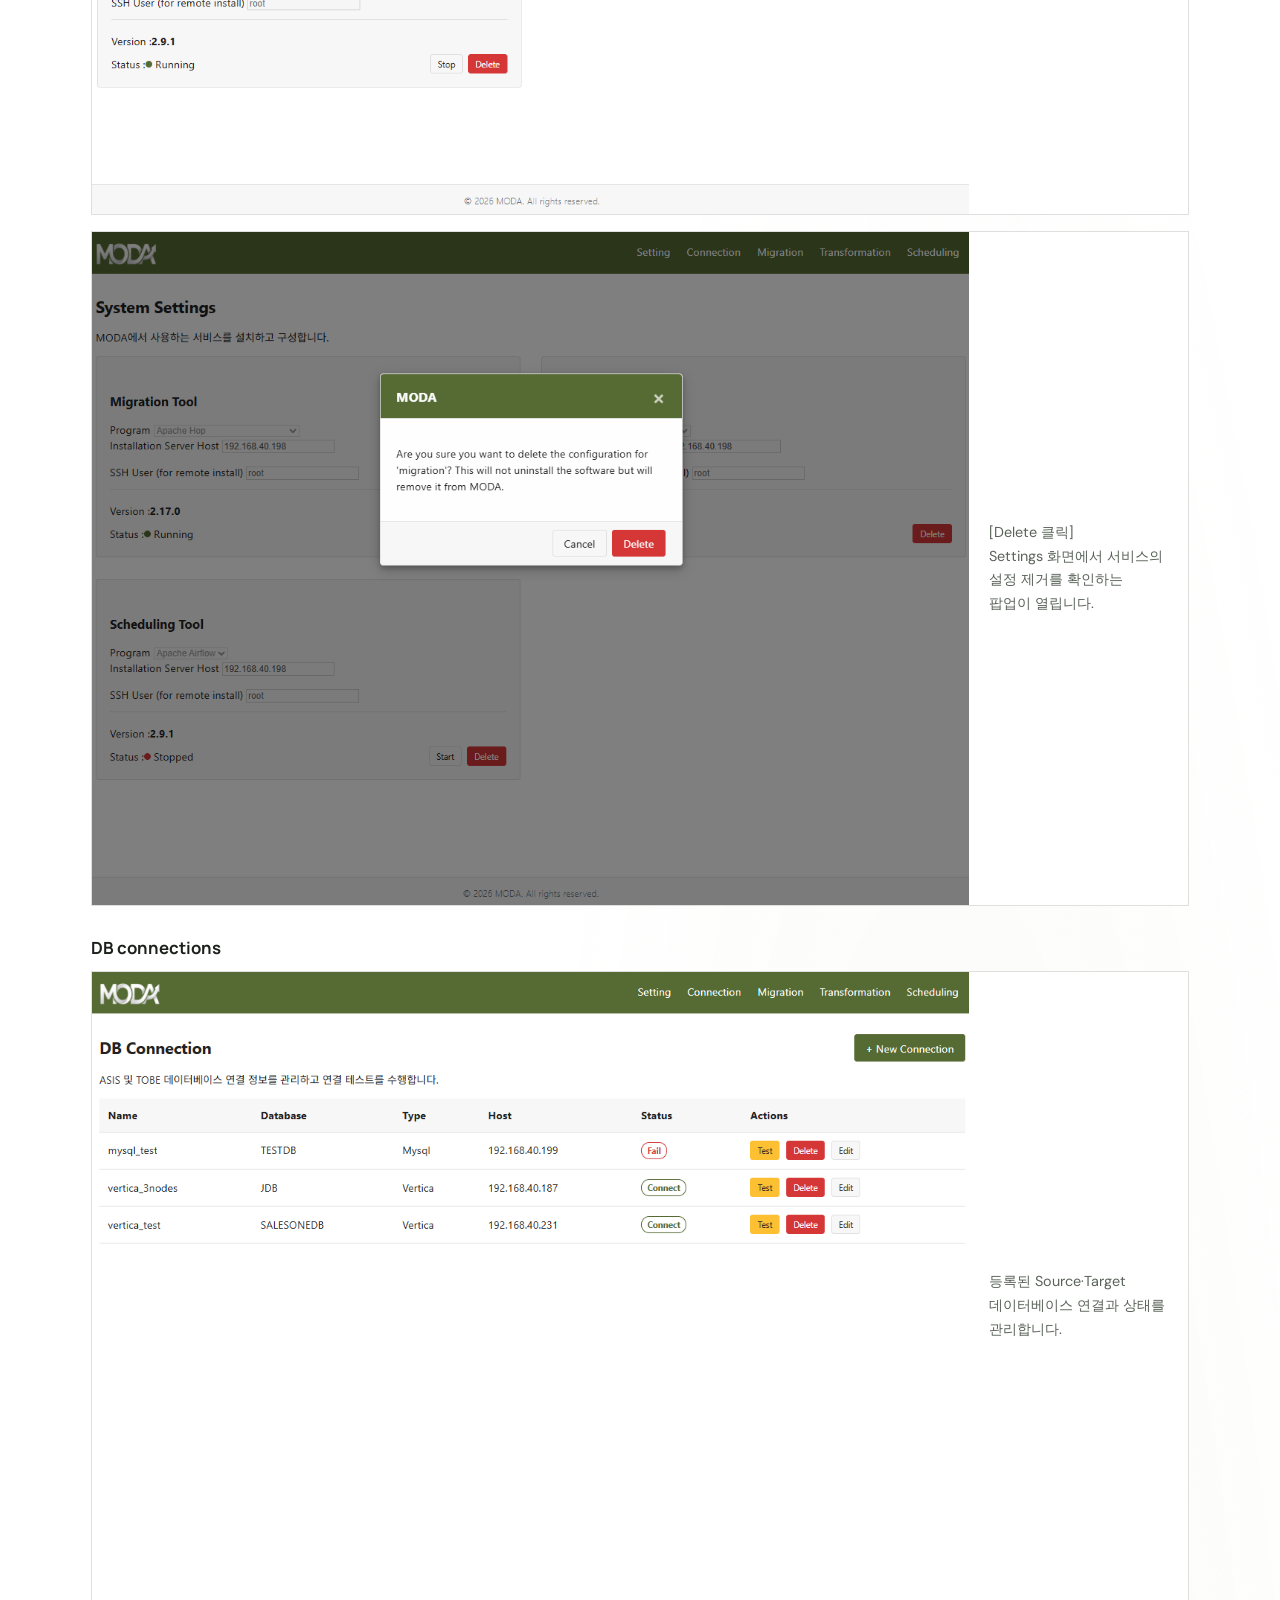
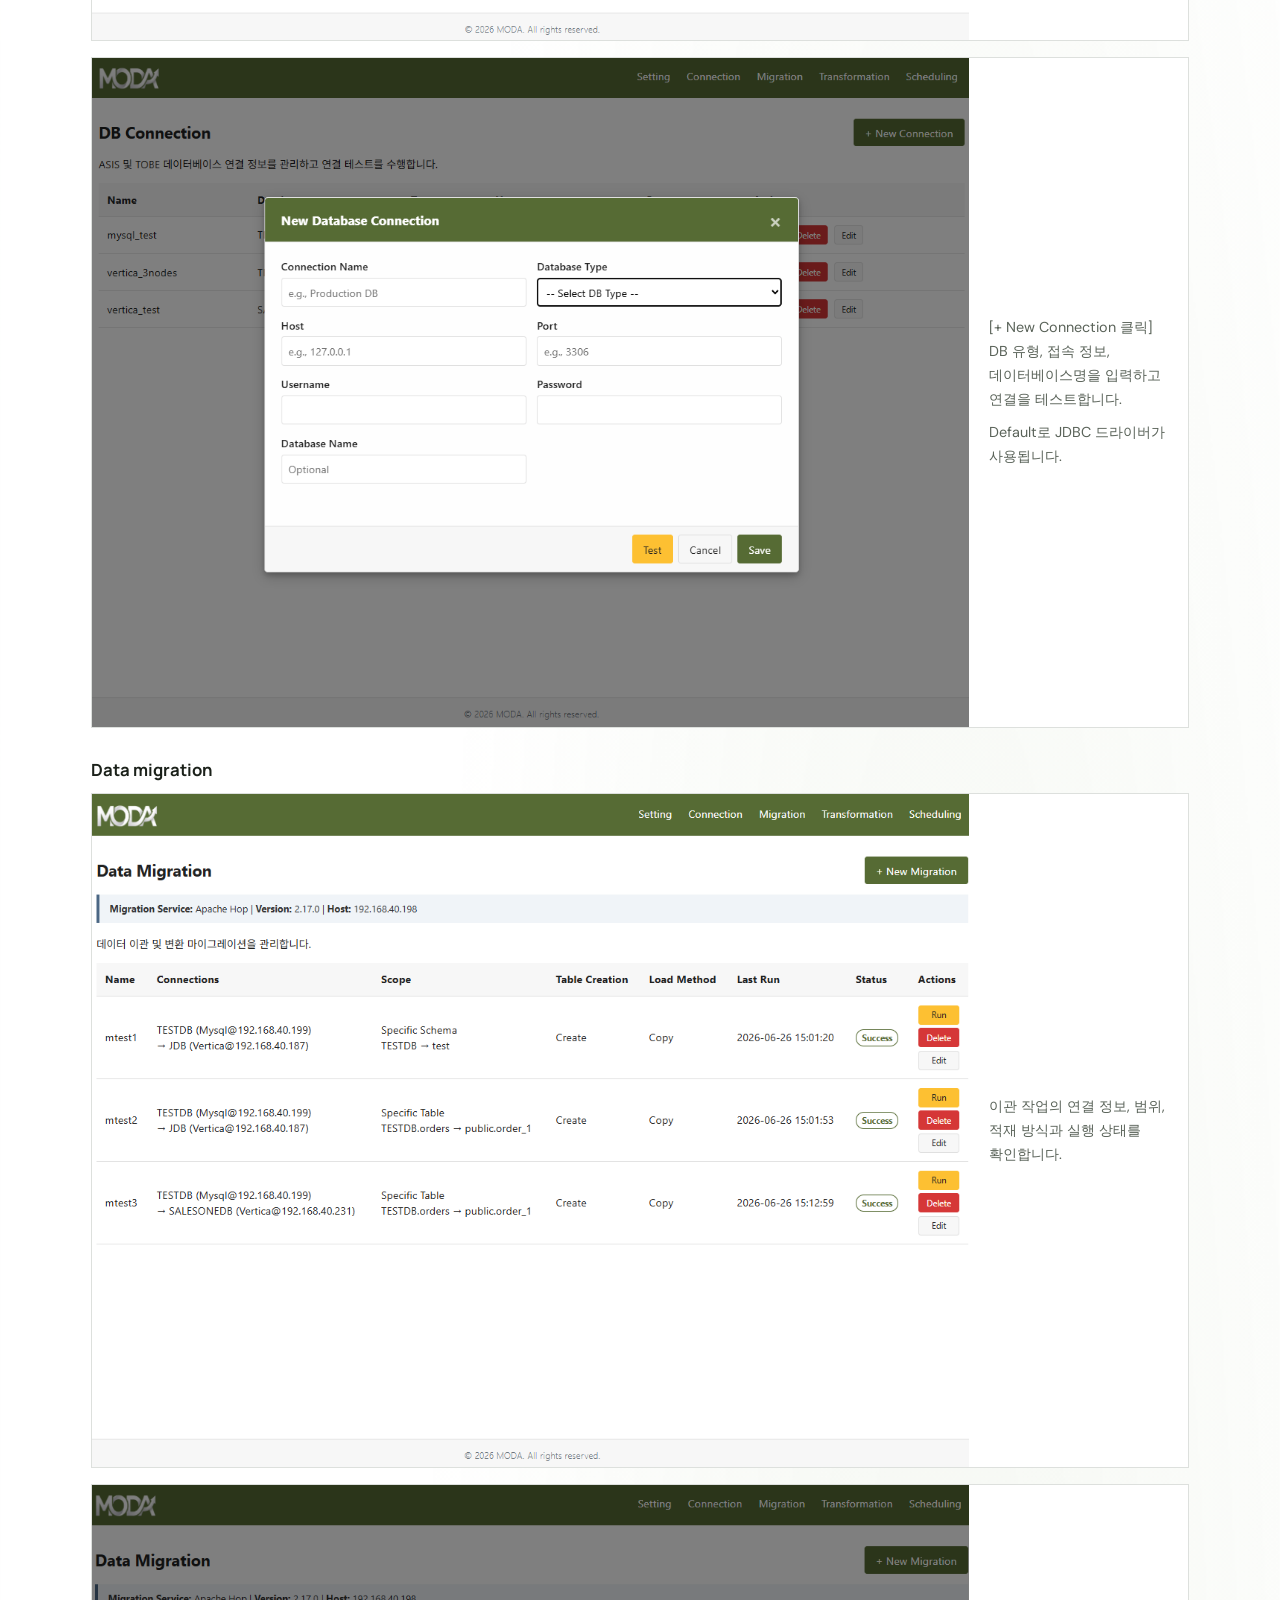
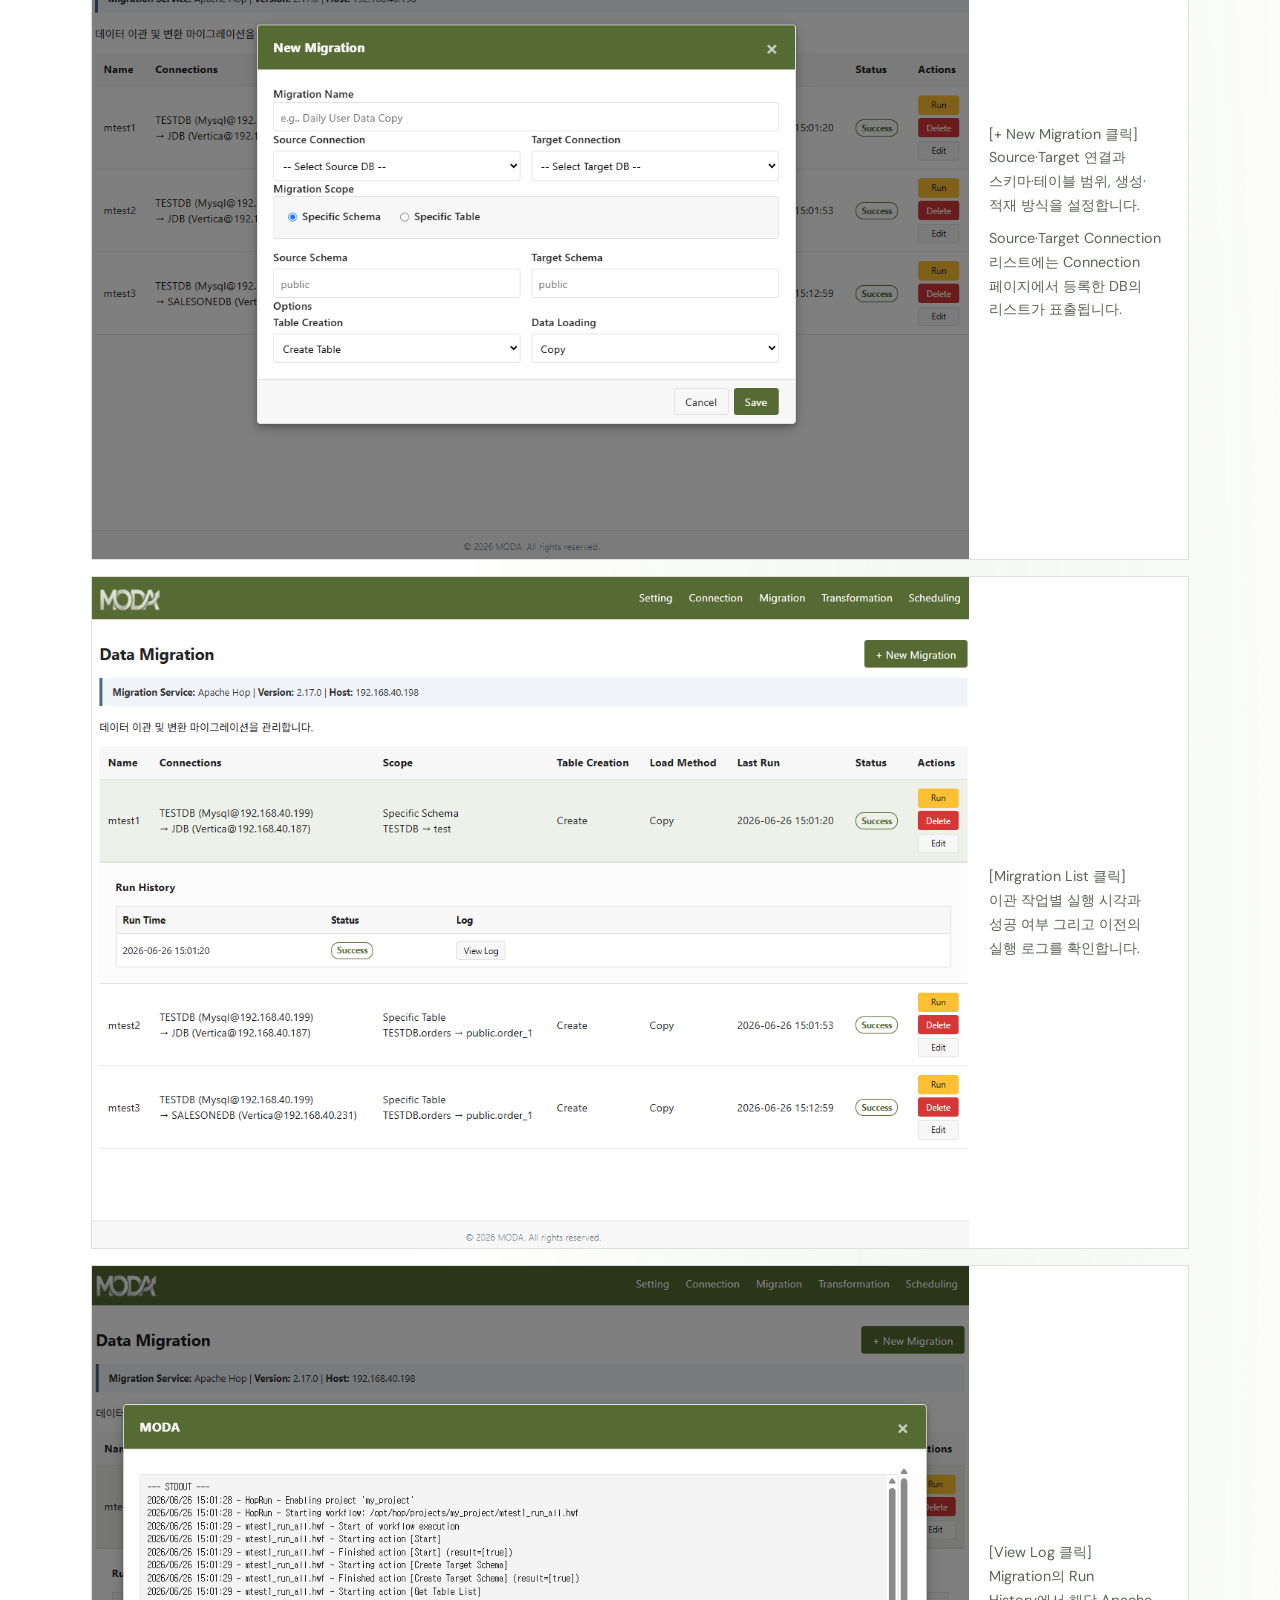
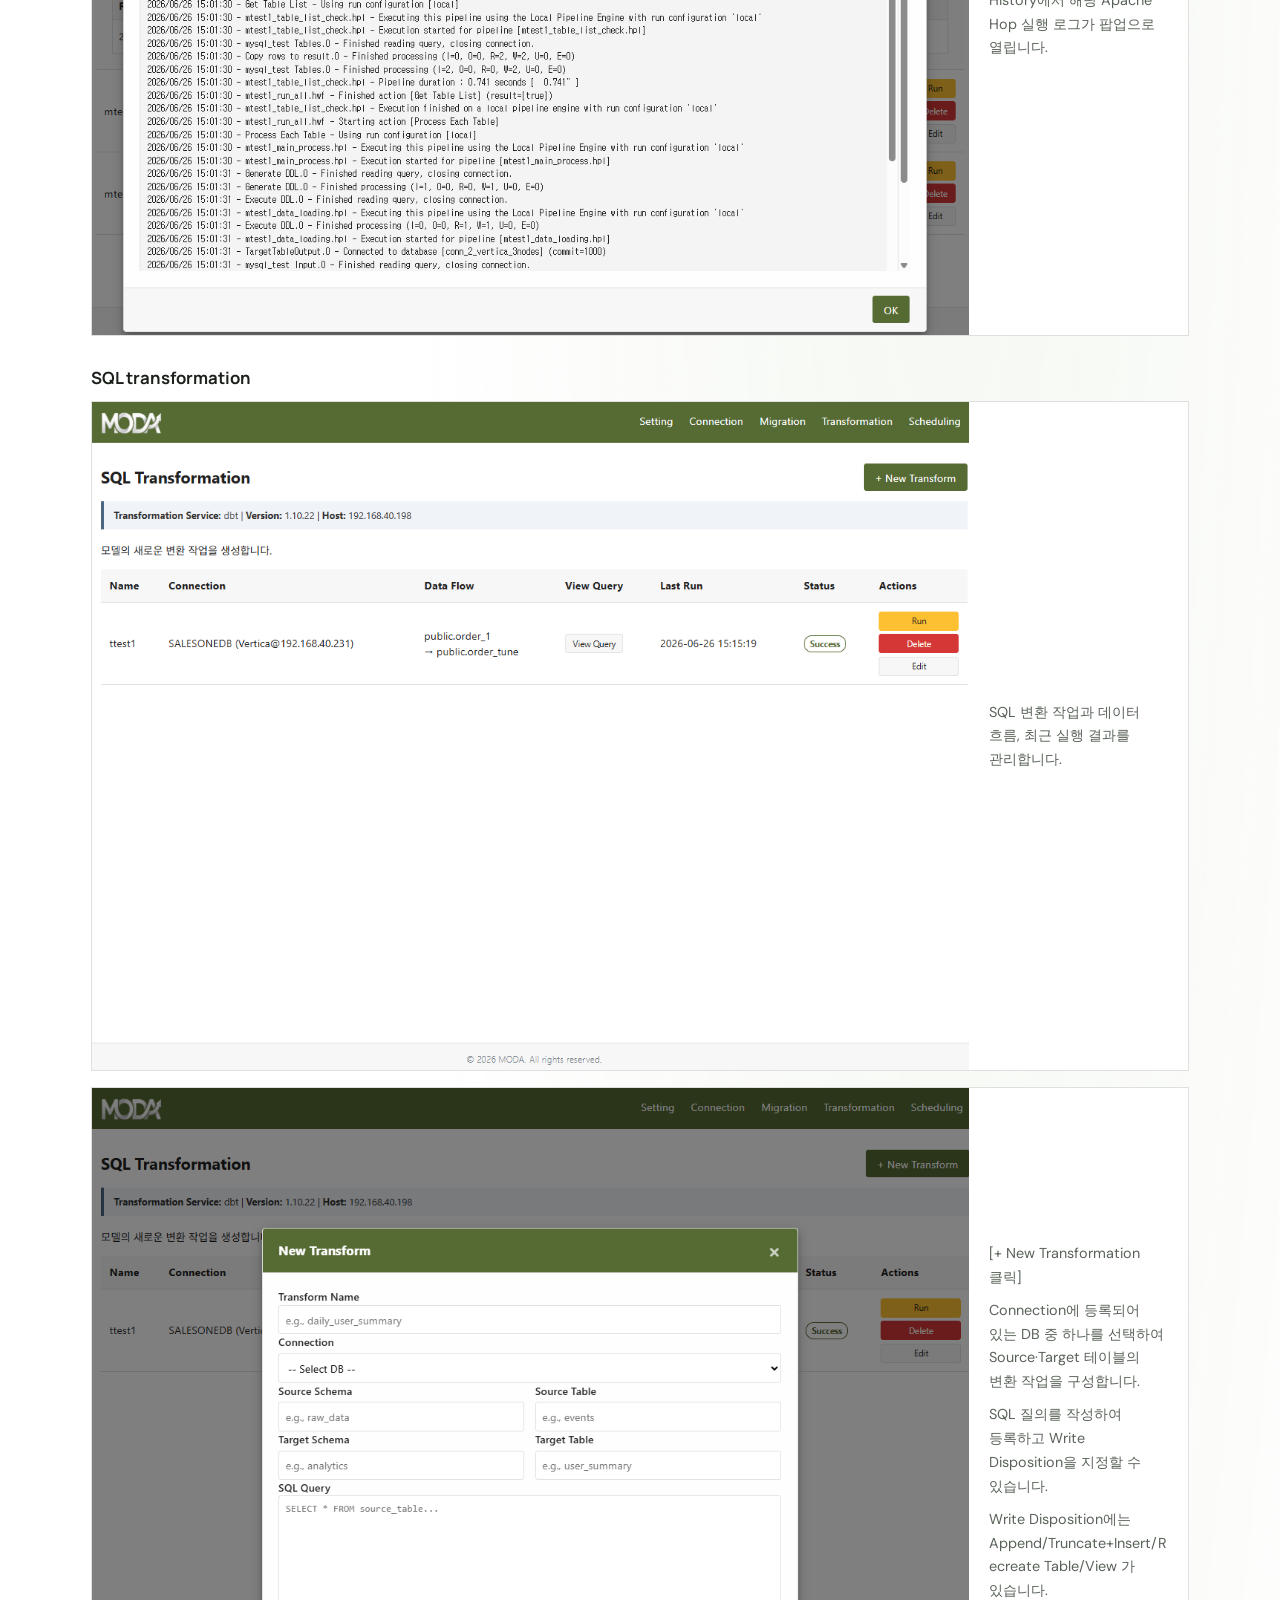
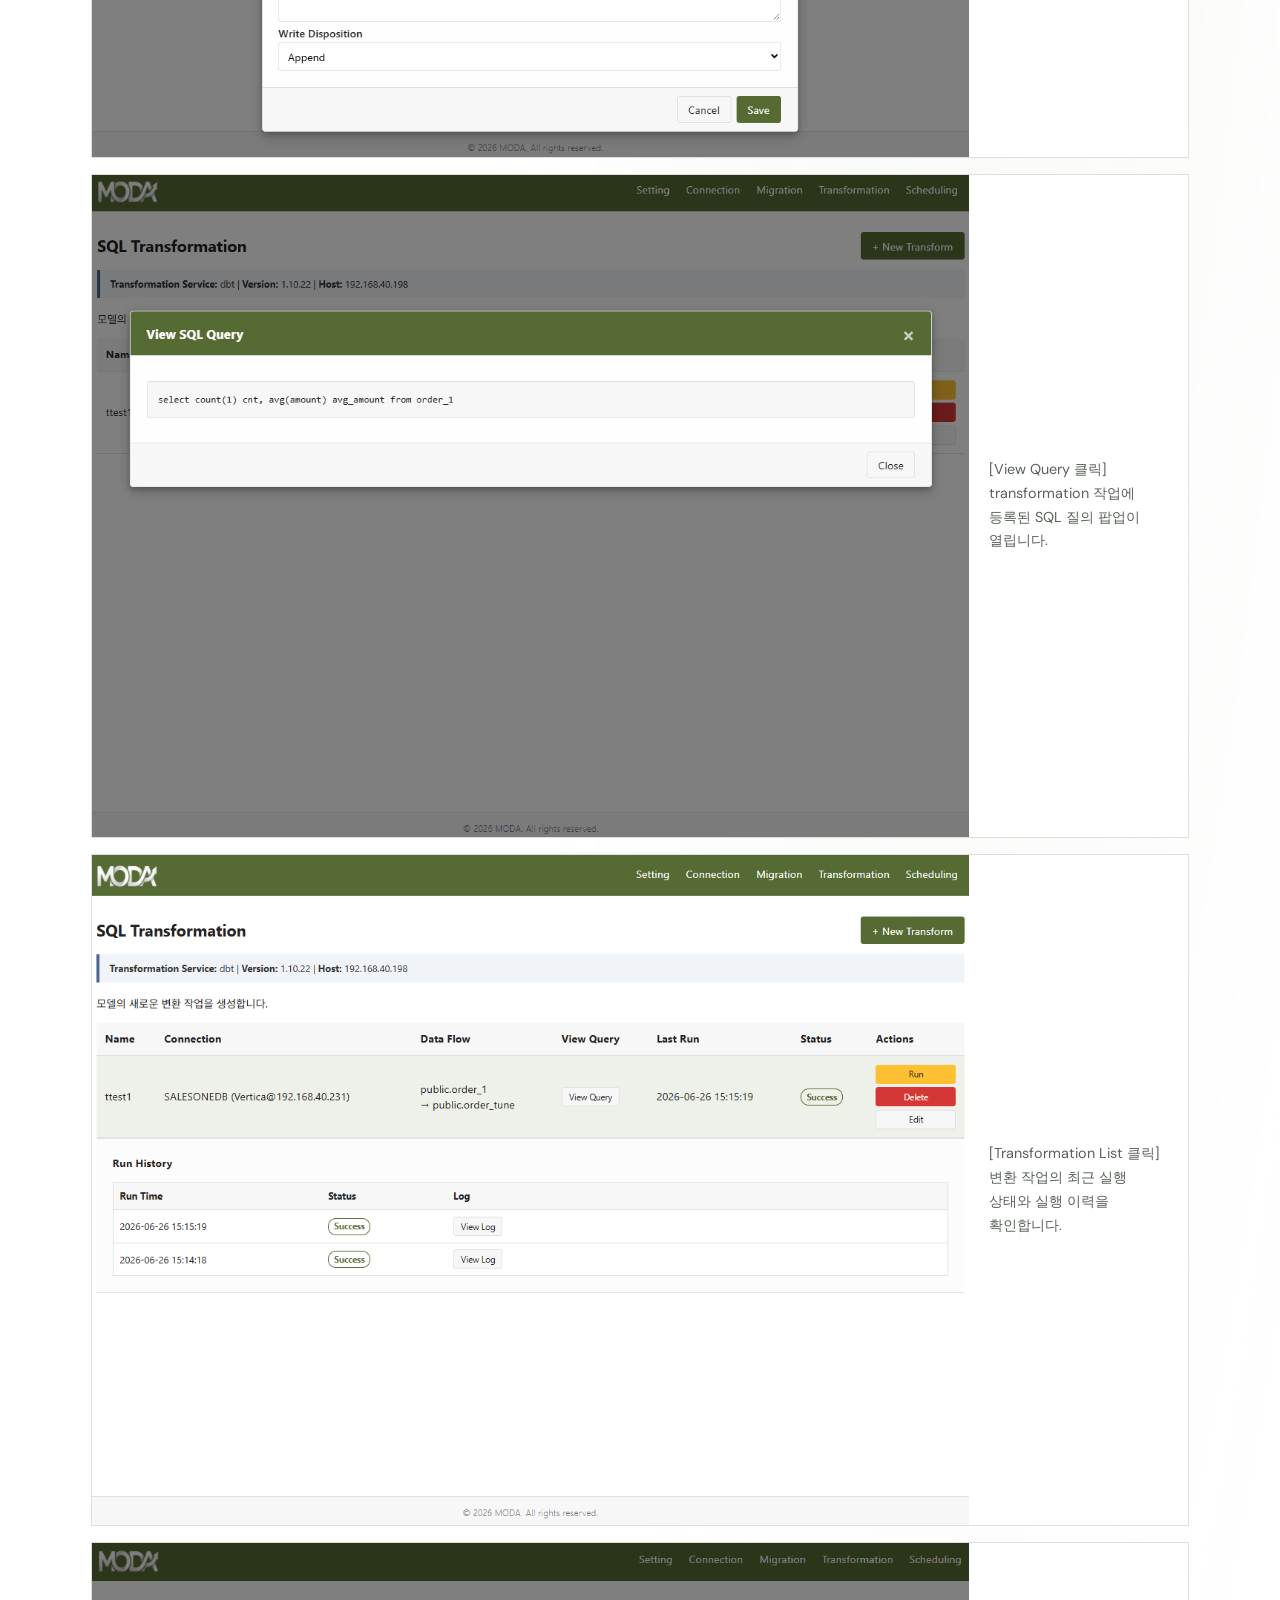
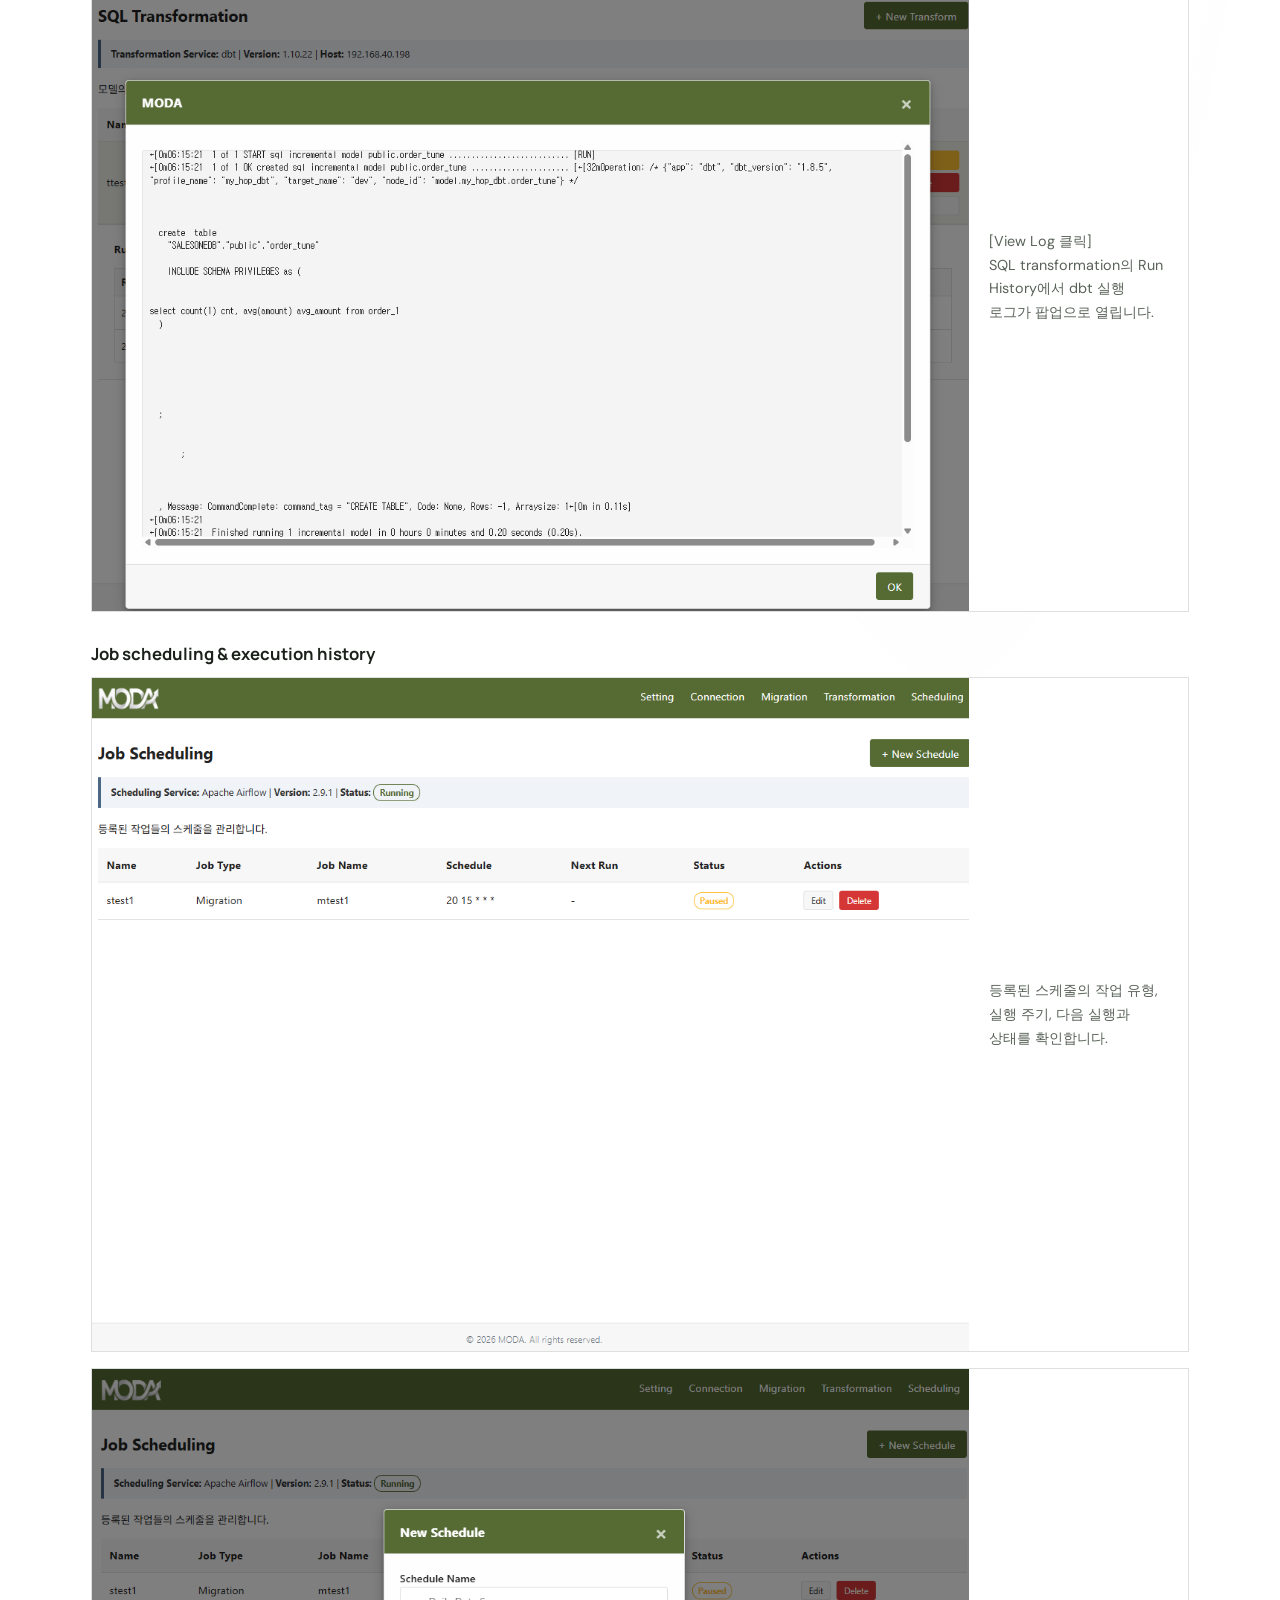
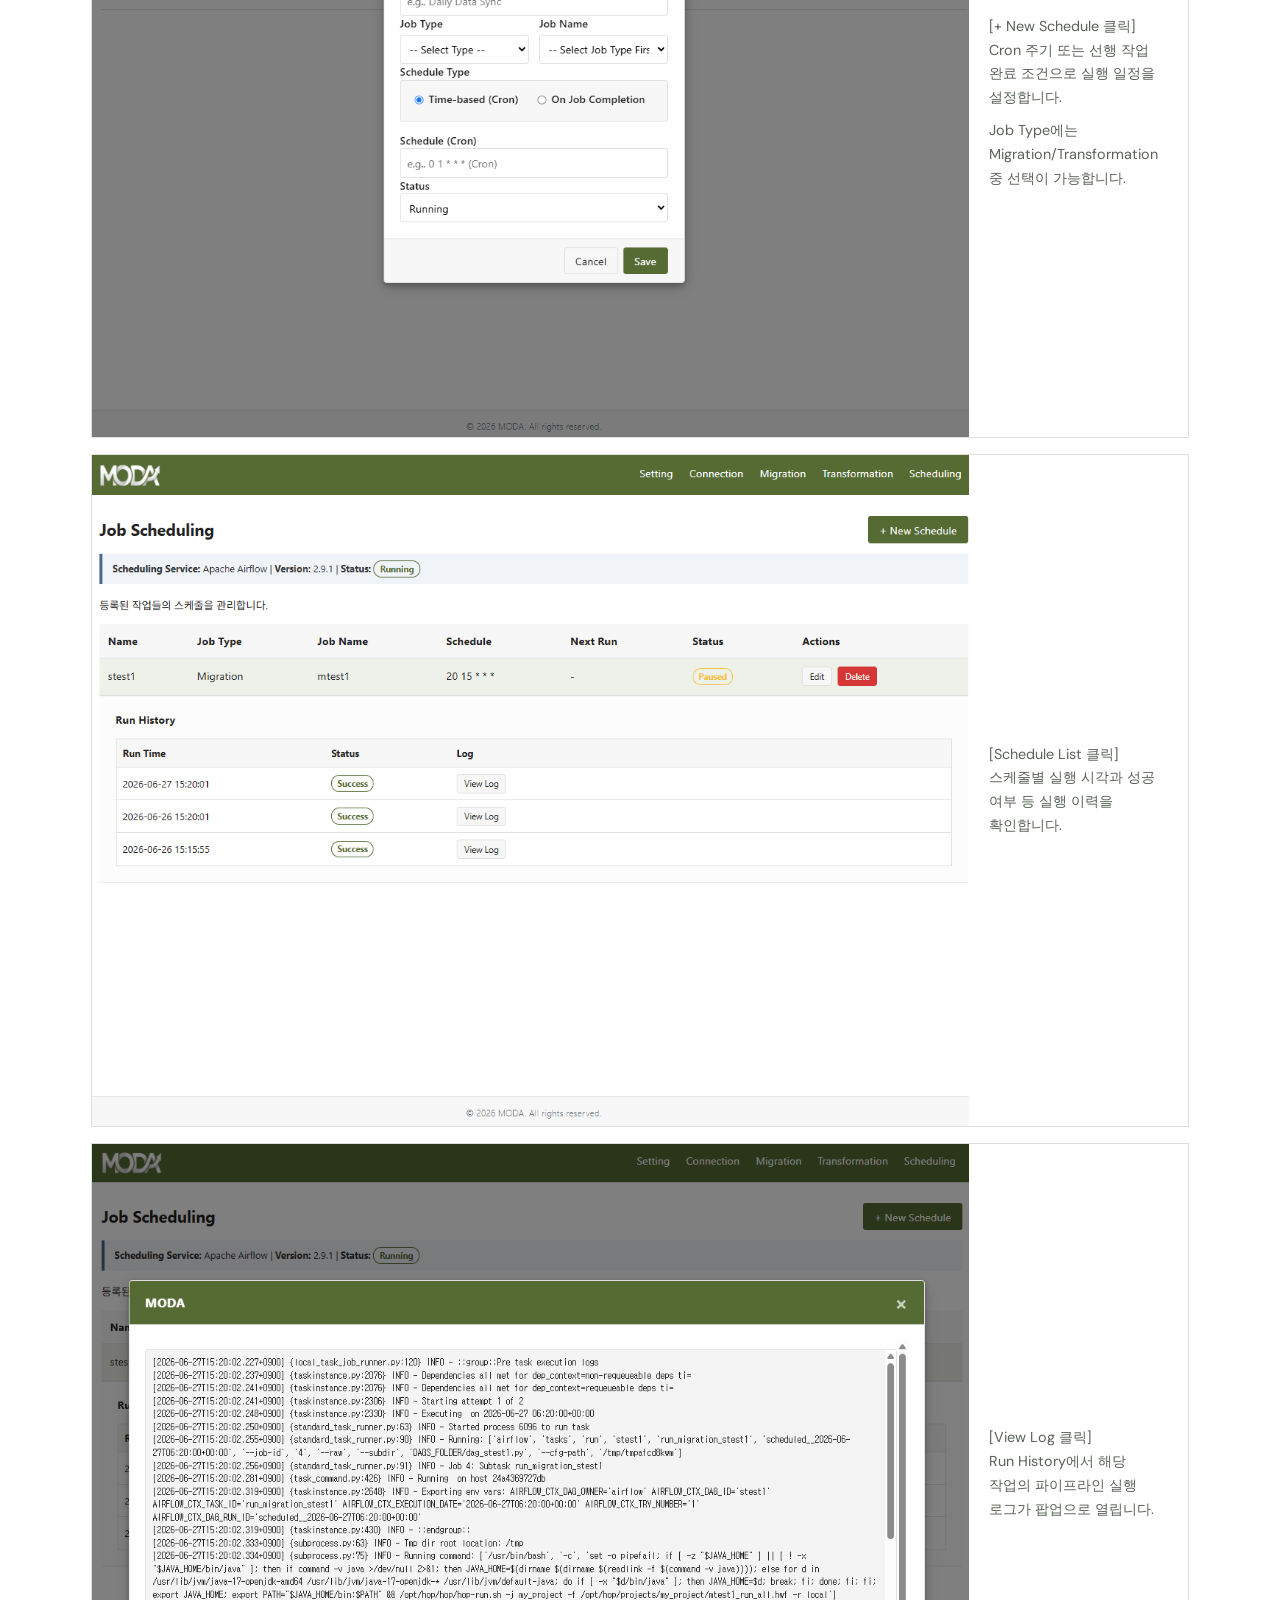
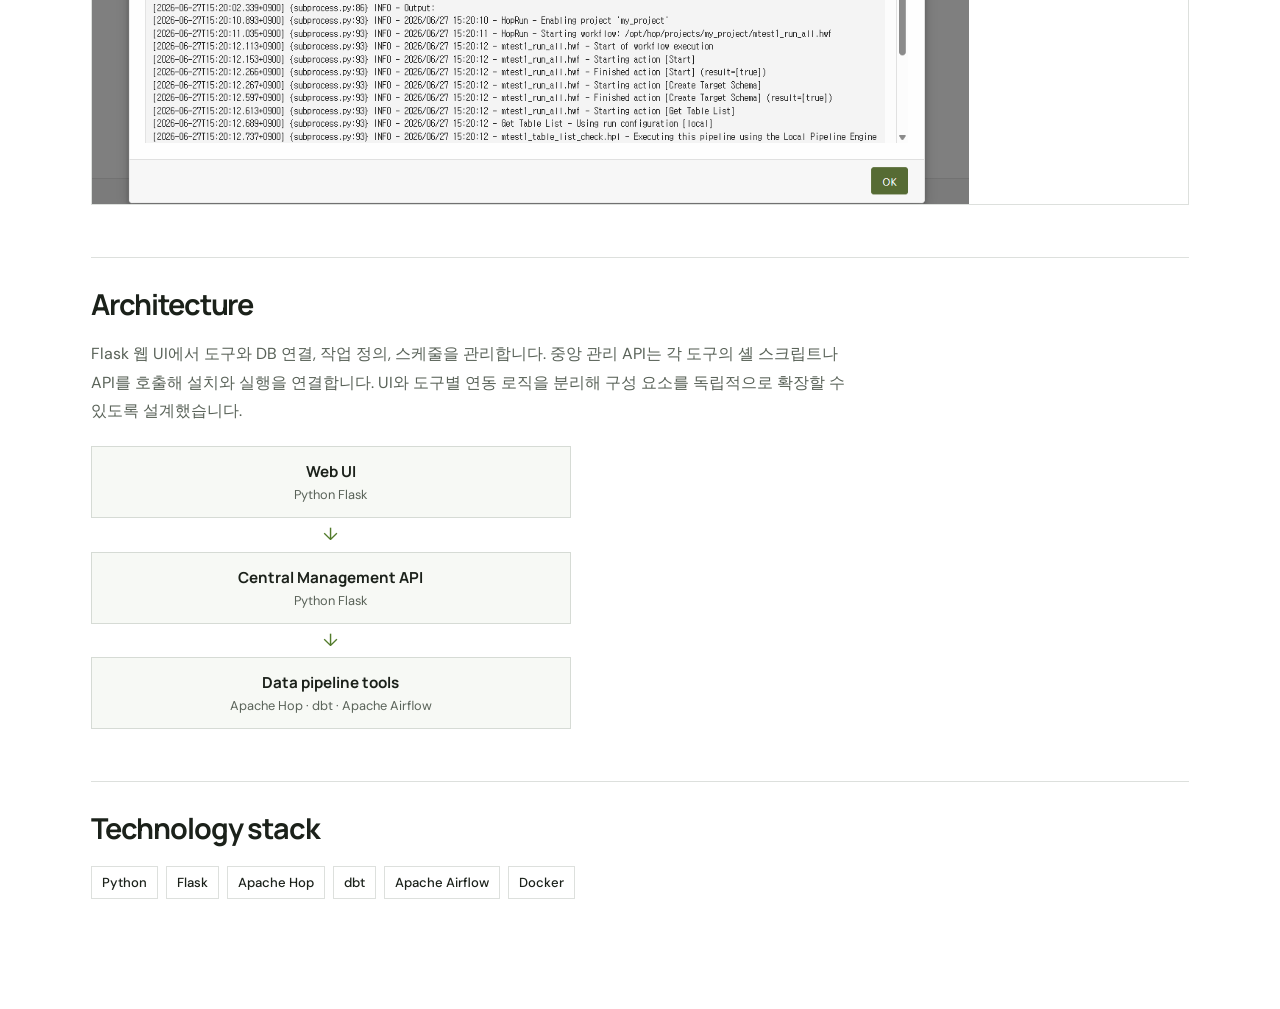
==== commit db78fd1d: "Update MODA screenshots and captions Co-authored-by: Copilot <223556219+Copilot@users.noreply.github" ====
--- a/moda.html
+++ b/moda.html
@@ -101,7 +101,7 @@
             <div class="project-gallery-grid">
               <figure class="project-screenshot">
                 <img src="moda_ui/01main.png" alt="MODA dashboard showing schedule status, system status, database connections, and recent jobs" loading="lazy" />
-                <figcaption>대시보드에서 스케줄·서비스·DB 상태와 최근 작업 결과를 확인합니다.</figcaption>
+                <figcaption>대시보드에서 스케줄·서비스·DB 상태와 최근 작업 결과를 확인합니다.<p>상세 정보를 원하는 카드를 클릭하면 해당 페이지로 이동합니다. </figcaption>
               </figure>
             </div>
           </div>
@@ -110,12 +110,21 @@
             <h3>Settings</h3>
             <div class="project-gallery-grid">
               <figure class="project-screenshot">
-                <img src="moda_ui/02setting_1.png" alt="MODA system settings for migration, transformation, and scheduling tools" loading="lazy" />
-                <figcaption>Migration, Transformation, Scheduling 도구의 설치 정보와 실행 상태를 관리합니다.</figcaption>
-              </figure>
-              <figure class="project-screenshot">
-                <img src="moda_ui/02setting_2.png" alt="MODA confirmation dialog for removing a configured service" loading="lazy" />
-                <figcaption>서비스 설정을 MODA에서 제거하기 전 확인하는 화면입니다.</figcaption>
+                <img src="moda_ui/02setting_1.png" alt="MODA tool installation screen with program selection, server host, SSH user, and Install button" loading="lazy" />
+                <figcaption>
+                  <p>[Program 선택 후 Install 클릭]</p>
+                  <p>Migration, Transformation, Scheduling 도구의 설치를 진행합니다.</p>
+                  <p>작업에 알맞는 프로그램을 선택 후 설치할 서버의 IP를 기입합니다.</p>
+                  <p>조건은 MODA의 서버와 프로그램을 설치할 서버가 네트워크 통신이 가능해야 하며 특정 유저의 passwordless 방식으로 수행됩니다.</p>
+                </figcaption>
+              </figure>
+              <figure class="project-screenshot">
+                <img src="moda_ui/02setting_2.png" alt="MODA settings showing configured tools, versions, and service statuses" loading="lazy" />
+                <figcaption>설치된 도구의 버전과 실행 상태를 확인하고 Start, Stop, Delete 버튼으로 관리합니다.</figcaption>
+              </figure>
+              <figure class="project-screenshot">
+                <img src="moda_ui/02setting_3.png" alt="MODA confirmation dialog for removing a configured service" loading="lazy" />
+                <figcaption>[Delete 클릭]<p>Settings 화면에서 서비스의 설정 제거를 확인하는 팝업이 열립니다.</p></figcaption>
               </figure>
             </div>
           </div>
@@ -129,7 +138,7 @@
               </figure>
               <figure class="project-screenshot">
                 <img src="moda_ui/03connection_2.png" alt="MODA new database connection form" loading="lazy" />
-                <figcaption>DB 유형, 접속 정보, 데이터베이스명을 입력하고 연결을 테스트합니다.</figcaption>
+                <figcaption>[+ New Connection 클릭]<p>DB 유형, 접속 정보, 데이터베이스명을 입력하고 연결을 테스트합니다.<p>Default로 JDBC 드라이버가 사용됩니다. </figcaption>
               </figure>
             </div>
           </div>
@@ -143,15 +152,15 @@
               </figure>
               <figure class="project-screenshot">
                 <img src="moda_ui/04migration_2.png" alt="MODA migration setup form for source and target connections, scope, and load options" loading="lazy" />
-                <figcaption>Source·Target 연결과 스키마/테이블 범위, 생성·적재 방식을 설정합니다.</figcaption>
+                <figcaption>[+ New Migration 클릭]<p>Source·Target 연결과 스키마·테이블 범위, 생성·적재 방식을 설정합니다.<p>Source·Target Connection 리스트에는 Connection 페이지에서 등록한 DB의 리스트가 표출됩니다.</figcaption>
               </figure>
               <figure class="project-screenshot">
                 <img src="moda_ui/04migration_3.png" alt="MODA migration run history with execution status and log access" loading="lazy" />
-                <figcaption>이관 작업별 실행 시각과 성공 여부를 확인하고 실행 로그를 엽니다.</figcaption>
+                <figcaption>[Mirgration List 클릭]<p>이관 작업별 실행 시각과 성공 여부 그리고 이전의 실행 로그를 확인합니다.</figcaption>
               </figure>
               <figure class="project-screenshot">
                 <img src="moda_ui/04migration_4.png" alt="MODA Apache Hop migration execution log" loading="lazy" />
-                <figcaption>Apache Hop 파이프라인의 단계별 실행 로그를 확인합니다.</figcaption>
+                <figcaption>[View Log 클릭]<p>Migration의 Run History에서 해당 Apache Hop 실행 로그가 팝업으로 열립니다.</figcaption>
               </figure>
             </div>
           </div>
@@ -165,19 +174,24 @@
               </figure>
               <figure class="project-screenshot">
                 <img src="moda_ui/05transformation_2.png" alt="MODA SQL transformation form with source, target, query, and write disposition" loading="lazy" />
-                <figcaption>Source·Target 테이블과 SQL, 쓰기 방식을 정의해 변환 작업을 구성합니다.</figcaption>
+                <figcaption>
+                  <p>[+ New Transformation 클릭]</p>
+                  <p>Connection에 등록되어 있는 DB 중 하나를 선택하여 Source·Target 테이블의 변환 작업을 구성합니다.</p>
+                  <p>SQL 질의를 작성하여 등록하고 Write Disposition을 지정할 수 있습니다.</p>
+                  <p>Write Disposition에는 Append/Truncate+Insert/Recreate Table/View 가 있습니다.</p>
+                </figcaption>
               </figure>
               <figure class="project-screenshot">
                 <img src="moda_ui/05transformation_3.png" alt="MODA SQL transformation query preview" loading="lazy" />
-                <figcaption>등록된 변환 작업에서 실행에 사용하는 SQL 질의를 확인합니다.</figcaption>
+                <figcaption>[View Query 클릭]<p>transformation 작업에 등록된 SQL 질의 팝업이 열립니다.</figcaption>
               </figure>
               <figure class="project-screenshot">
                 <img src="moda_ui/05transformation_4.png" alt="MODA SQL transformation job with run history and statuses" loading="lazy" />
-                <figcaption>변환 작업의 최근 실행 상태와 실행 이력을 확인합니다.</figcaption>
+                <figcaption>[Transformation List 클릭]<p>변환 작업의 최근 실행 상태와 실행 이력을 확인합니다.</figcaption>
               </figure>
               <figure class="project-screenshot">
                 <img src="moda_ui/05transformation_5.png" alt="MODA dbt transformation execution log with generated SQL" loading="lazy" />
-                <figcaption>dbt 실행 로그에서 모델 실행 결과와 생성된 SQL을 확인합니다.</figcaption>
+                <figcaption>[View Log 클릭]<p>SQL transformation의 Run History에서 dbt 실행 로그가 팝업으로 열립니다.</figcaption>
               </figure>
             </div>
           </div>
@@ -191,15 +205,15 @@
               </figure>
               <figure class="project-screenshot">
                 <img src="moda_ui/06scheduling_2.png" alt="MODA schedule form supporting cron and job-completion triggers" loading="lazy" />
-                <figcaption>Cron 주기 또는 선행 작업 완료 조건으로 실행 일정을 설정합니다.</figcaption>
+                <figcaption>[+ New Schedule 클릭]<p>Cron 주기 또는 선행 작업 완료 조건으로 실행 일정을 설정합니다.<p>Job Type에는 Migration/Transformation 중 선택이 가능합니다.</figcaption>
               </figure>
               <figure class="project-screenshot">
                 <img src="moda_ui/06scheduling_3.png" alt="MODA schedule run history with timestamps and execution status" loading="lazy" />
-                <figcaption>스케줄별 실행 시각과 성공 여부 등 실행 이력을 확인합니다.</figcaption>
+                <figcaption>[Schedule List 클릭]<p>스케줄별 실행 시각과 성공 여부 등 실행 이력을 확인합니다.</figcaption>
               </figure>
               <figure class="project-screenshot">
                 <img src="moda_ui/06scheduling_4.png" alt="MODA job execution log detail" loading="lazy" />
-                <figcaption>작업 로그를 열어 파이프라인 실행 과정을 확인합니다.</figcaption>
+                <figcaption>[View Log 클릭]<p>Run History에서 해당 작업의 파이프라인 실행 로그가 팝업으로 열립니다.</figcaption>
               </figure>
             </div>
           </div>
--- a/styles.css
+++ b/styles.css
@@ -297,7 +297,7 @@
 }
 
 .project-detail {
-  width: min(100%, 980px);
+  width: min(100%, 1200px);
   margin: 0 auto;
   padding: clamp(36px, 7vw, 82px) 0 56px;
 }
@@ -454,7 +454,7 @@
 
 .project-gallery-grid {
   display: grid;
-  grid-template-columns: repeat(2, minmax(0, 1fr));
+  grid-template-columns: minmax(0, 1fr);
   align-items: start;
   gap: 16px;
 }
@@ -464,6 +464,9 @@
 }
 
 .project-screenshot {
+  display: grid;
+  grid-template-columns: minmax(0, 8fr) minmax(0, 2fr);
+  align-items: center;
   min-width: 0;
   margin: 0;
   overflow: hidden;
@@ -478,11 +481,21 @@
 }
 
 .project-screenshot figcaption {
-  padding: 11px 13px;
-  color: var(--muted);
-  font-size: 0.82rem;
-  line-height: 1.55;
+  min-width: 0;
+  padding: 20px;
+  color: var(--muted);
+  font-size: 0.9rem;
+  line-height: 1.65;
   word-break: keep-all;
+  overflow-wrap: anywhere;
+}
+
+.project-screenshot figcaption p {
+  margin: 0;
+}
+
+.project-screenshot figcaption p + p {
+  margin-top: 0.65em;
 }
 
 .project-tech-list {
